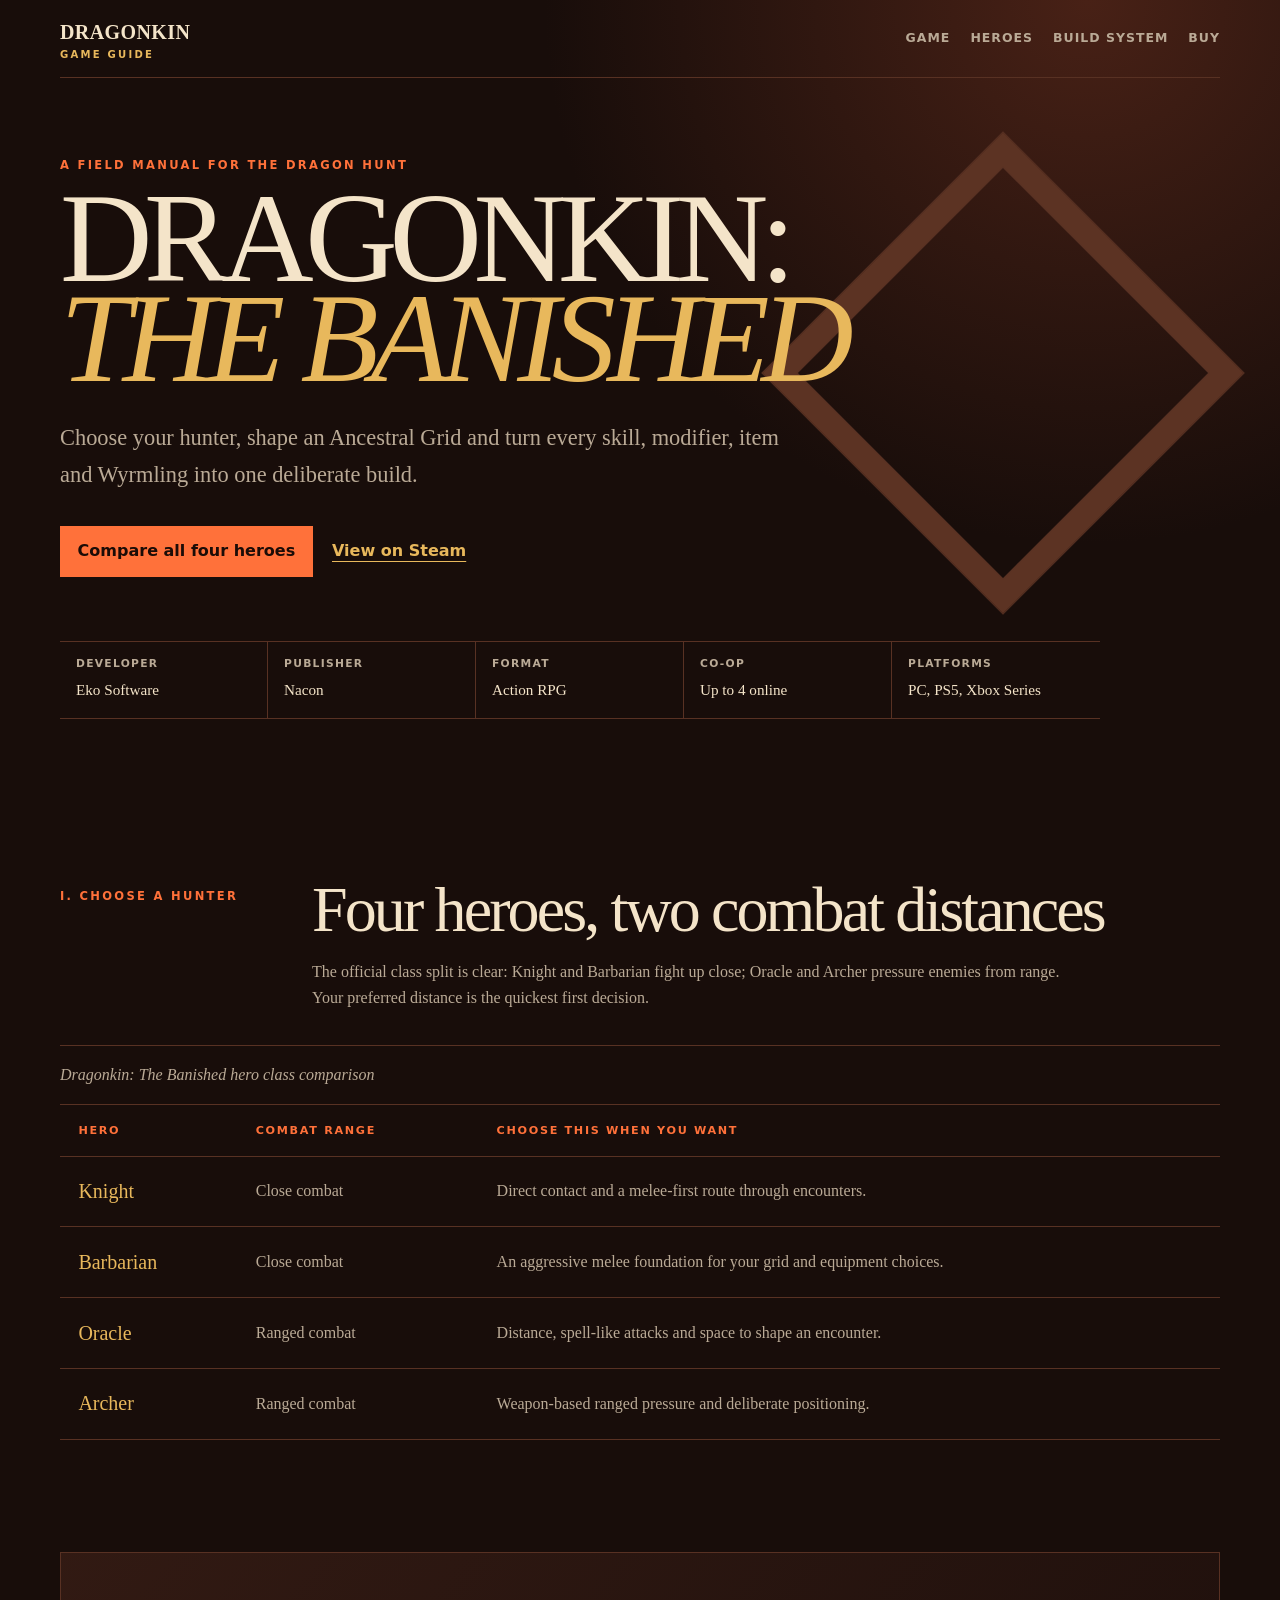
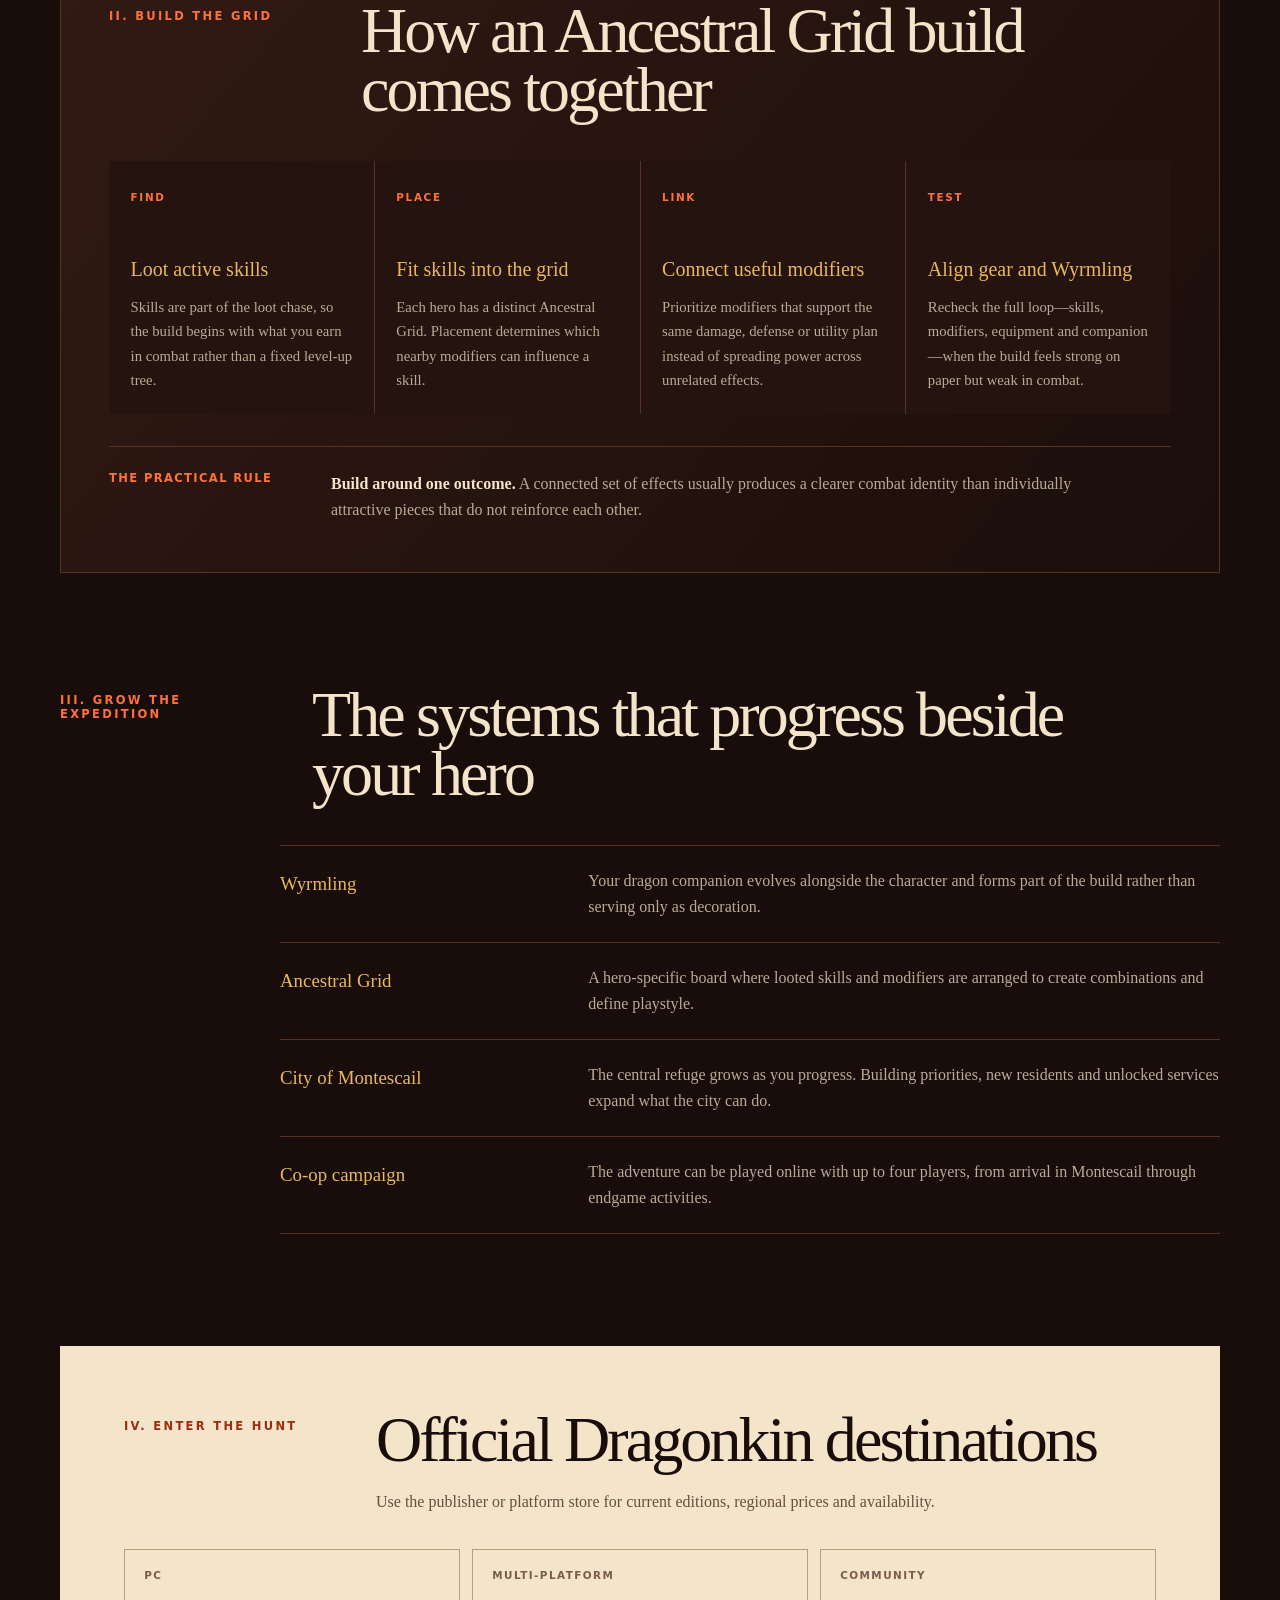
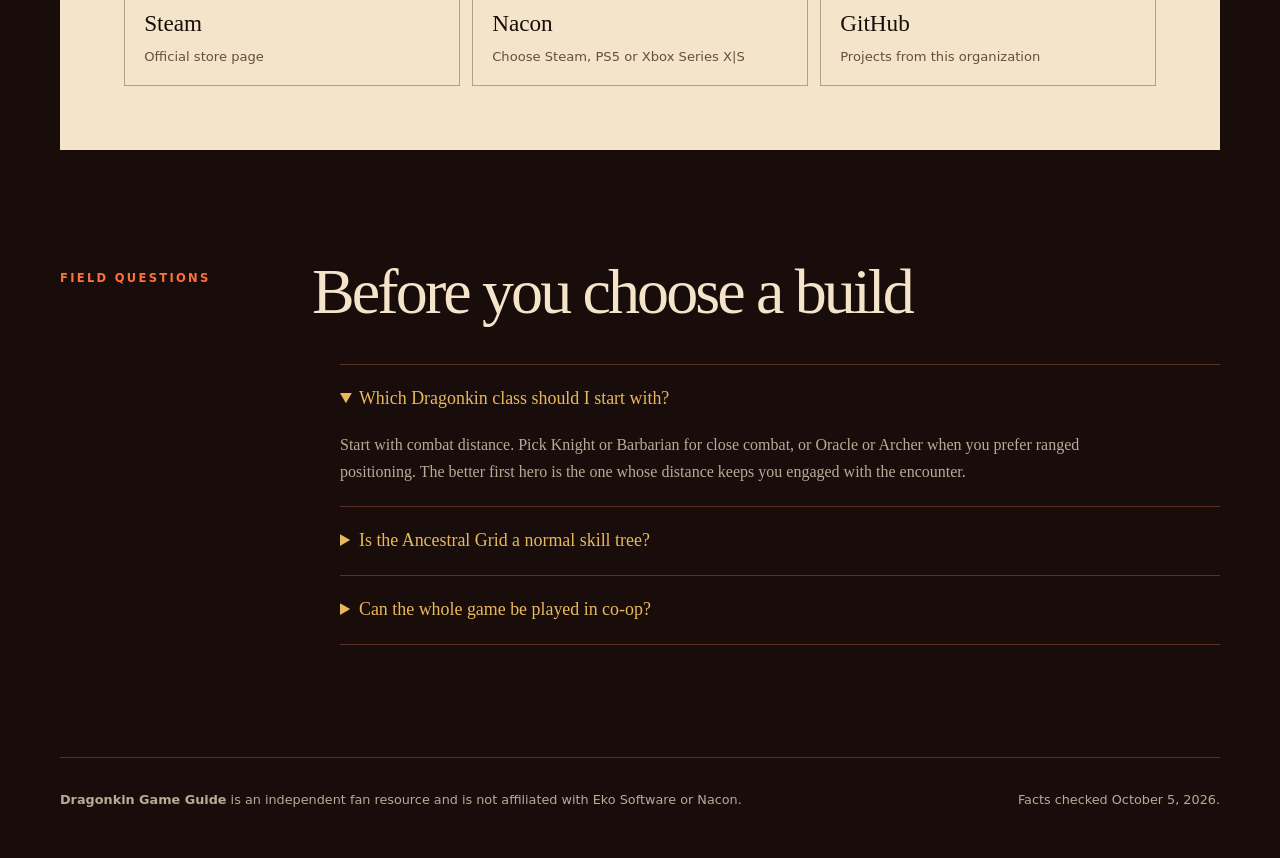
==== index.html @ f7d6790b "Launch public guide homepage" ====
<!doctype html>
<html lang="en">
<head>
  <meta charset="utf-8">
  <meta name="viewport" content="width=device-width, initial-scale=1">
  <title>Dragonkin: The Banished Builds, Classes &amp; Game Guide</title>
  <meta name="description" content="An independent Dragonkin: The Banished guide to classes, Ancestral Grid builds, Wyrmlings, city progression, co-op and official purchase links.">
  <link rel="canonical" href="https://dragonkindgame.github.io/">
  <meta property="og:type" content="website">
  <meta property="og:url" content="https://dragonkindgame.github.io/">
  <meta property="og:title" content="Dragonkin: The Banished Builds, Classes &amp; Game Guide">
  <meta property="og:description" content="Choose a hero, understand the Ancestral Grid and plan your Dragonkin progression.">
  <meta name="twitter:card" content="summary">
  <meta name="twitter:title" content="Dragonkin: The Banished Builds, Classes &amp; Game Guide">
  <meta name="twitter:description" content="Classes, build systems, Wyrmlings, city progression and co-op explained.">
  <meta name="theme-color" content="#180d0a">
  <link rel="stylesheet" href="/styles.css">
  <script type="application/ld+json">
  {
    "@context": "https://schema.org",
    "@type": "WebSite",
    "@id": "https://dragonkindgame.github.io/#website",
    "url": "https://dragonkindgame.github.io/",
    "name": "Dragonkin Game Guide",
    "description": "An independent guide to Dragonkin: The Banished classes, builds, progression and co-op",
    "inLanguage": "en"
  }
  </script>
</head>
<body>
  <a class="skip-link" href="#main-content">Skip to the field guide</a>

  <header class="masthead">
    <a class="brand" href="/">Dragonkin <span>Game Guide</span></a>
    <nav aria-label="Primary navigation">
      <a href="#game">Game</a>
      <a href="#heroes">Heroes</a>
      <a href="#build-system">Build System</a>
      <a href="#buy">Buy</a>
    </nav>
  </header>

  <main id="main-content">
    <article id="game" class="opening" aria-labelledby="page-title">
      <p class="kicker">A field manual for the dragon hunt</p>
      <hgroup>
        <h1 id="page-title">Dragonkin:<br><em>The Banished</em></h1>
        <p>Choose your hunter, shape an Ancestral Grid and turn every skill, modifier, item and Wyrmling into one deliberate build.</p>
      </hgroup>
      <p class="opening-actions">
        <a class="cta" href="#heroes">Compare all four heroes</a>
        <a class="text-link" href="https://store.steampowered.com/app/1863430/Dragonkin_The_Banished/" rel="external noopener">View on Steam</a>
      </p>
      <dl class="release-ledger" aria-label="Game facts">
        <div><dt>Developer</dt><dd>Eko Software</dd></div>
        <div><dt>Publisher</dt><dd>Nacon</dd></div>
        <div><dt>Format</dt><dd>Action RPG</dd></div>
        <div><dt>Co-op</dt><dd>Up to 4 online</dd></div>
        <div><dt>Platforms</dt><dd>PC, PS5, Xbox Series</dd></div>
      </dl>
    </article>

    <section id="heroes" class="hero-roster" aria-labelledby="heroes-title">
      <header>
        <p class="chapter">I. CHOOSE A HUNTER</p>
        <h2 id="heroes-title">Four heroes, two combat distances</h2>
        <p>The official class split is clear: Knight and Barbarian fight up close; Oracle and Archer pressure enemies from range. Your preferred distance is the quickest first decision.</p>
      </header>
      <div class="table-frame" role="region" aria-label="Dragonkin hero comparison" tabindex="0">
        <table>
          <caption>Dragonkin: The Banished hero class comparison</caption>
          <thead>
            <tr><th scope="col">Hero</th><th scope="col">Combat range</th><th scope="col">Choose this when you want</th></tr>
          </thead>
          <tbody>
            <tr><th scope="row">Knight</th><td><data value="melee">Close combat</data></td><td>Direct contact and a melee-first route through encounters.</td></tr>
            <tr><th scope="row">Barbarian</th><td><data value="melee">Close combat</data></td><td>An aggressive melee foundation for your grid and equipment choices.</td></tr>
            <tr><th scope="row">Oracle</th><td><data value="ranged">Ranged combat</data></td><td>Distance, spell-like attacks and space to shape an encounter.</td></tr>
            <tr><th scope="row">Archer</th><td><data value="ranged">Ranged combat</data></td><td>Weapon-based ranged pressure and deliberate positioning.</td></tr>
          </tbody>
        </table>
      </div>
    </section>

    <section id="build-system" class="forge" aria-labelledby="forge-title">
      <header>
        <p class="chapter">II. BUILD THE GRID</p>
        <h2 id="forge-title">How an Ancestral Grid build comes together</h2>
      </header>
      <ol class="forge-steps">
        <li>
          <span>Find</span>
          <h3>Loot active skills</h3>
          <p>Skills are part of the loot chase, so the build begins with what you earn in combat rather than a fixed level-up tree.</p>
        </li>
        <li>
          <span>Place</span>
          <h3>Fit skills into the grid</h3>
          <p>Each hero has a distinct Ancestral Grid. Placement determines which nearby modifiers can influence a skill.</p>
        </li>
        <li>
          <span>Link</span>
          <h3>Connect useful modifiers</h3>
          <p>Prioritize modifiers that support the same damage, defense or utility plan instead of spreading power across unrelated effects.</p>
        </li>
        <li>
          <span>Test</span>
          <h3>Align gear and Wyrmling</h3>
          <p>Recheck the full loop—skills, modifiers, equipment and companion—when the build feels strong on paper but weak in combat.</p>
        </li>
      </ol>
      <aside class="field-note" aria-labelledby="field-note-title">
        <h3 id="field-note-title">The practical rule</h3>
        <p><strong>Build around one outcome.</strong> A connected set of effects usually produces a clearer combat identity than individually attractive pieces that do not reinforce each other.</p>
      </aside>
    </section>

    <section class="systems" aria-labelledby="systems-title">
      <header>
        <p class="chapter">III. GROW THE EXPEDITION</p>
        <h2 id="systems-title">The systems that progress beside your hero</h2>
      </header>
      <dl>
        <div>
          <dt><dfn title="A dragon companion that develops with the hero">Wyrmling</dfn></dt>
          <dd>Your dragon companion evolves alongside the character and forms part of the build rather than serving only as decoration.</dd>
        </div>
        <div>
          <dt><dfn title="The hero-specific layout used to combine skills and modifiers">Ancestral Grid</dfn></dt>
          <dd>A hero-specific board where looted skills and modifiers are arranged to create combinations and define playstyle.</dd>
        </div>
        <div>
          <dt>City of Montescail</dt>
          <dd>The central refuge grows as you progress. Building priorities, new residents and unlocked services expand what the city can do.</dd>
        </div>
        <div>
          <dt>Co-op campaign</dt>
          <dd>The adventure can be played online with up to four players, from arrival in Montescail through endgame activities.</dd>
        </div>
      </dl>
    </section>

    <nav id="buy" class="buy-board" aria-labelledby="buy-title">
      <header>
        <p class="chapter">IV. ENTER THE HUNT</p>
        <h2 id="buy-title">Official Dragonkin destinations</h2>
        <p>Use the publisher or platform store for current editions, regional prices and availability.</p>
      </header>
      <ul>
        <li><a href="https://store.steampowered.com/app/1863430/Dragonkin_The_Banished/" rel="external noopener"><span>PC</span><strong>Steam</strong><small>Official store page</small></a></li>
        <li><a href="https://www.nacongaming.com/en-GB/dragonkin-the-banished" rel="external noopener"><span>Multi-platform</span><strong>Nacon</strong><small>Choose Steam, PS5 or Xbox Series X|S</small></a></li>
        <li><a href="https://github.com/dragonkindgame" rel="external noopener"><span>Community</span><strong>GitHub</strong><small>Projects from this organization</small></a></li>
      </ul>
    </nav>

    <section class="questions" aria-labelledby="questions-title">
      <header>
        <p class="chapter">FIELD QUESTIONS</p>
        <h2 id="questions-title">Before you choose a build</h2>
      </header>
      <div>
        <details open>
          <summary>Which Dragonkin class should I start with?</summary>
          <p>Start with combat distance. Pick Knight or Barbarian for close combat, or Oracle or Archer when you prefer ranged positioning. The better first hero is the one whose distance keeps you engaged with the encounter.</p>
        </details>
        <details>
          <summary>Is the Ancestral Grid a normal skill tree?</summary>
          <p>No. You acquire skills as loot and arrange them with modifiers on a hero-specific grid, so placement and combination matter alongside the skill itself.</p>
        </details>
        <details>
          <summary>Can the whole game be played in co-op?</summary>
          <p>The official Steam description states that the adventure supports online co-op for up to four players from Montescail through endgame activities.</p>
        </details>
      </div>
    </section>
  </main>

  <footer class="site-footer">
    <p><strong>Dragonkin Game Guide</strong> is an independent fan resource and is not affiliated with Eko Software or Nacon.</p>
    <p>Facts checked <time datetime="2026-10-05">October 5, 2026</time>.</p>
  </footer>
</body>
</html>
---- styles.css ----
:root {
  color-scheme: dark;
  --paper: #f4e4c9;
  --ash: #baaa96;
  --coal: #180d0a;
  --panel: #24130e;
  --line: #583123;
  --ember: #ff713a;
  --gold: #e8b85c;
  --max: 1160px;
  font-family: Georgia, "Times New Roman", serif;
}

* { box-sizing: border-box; }
html { scroll-behavior: smooth; }
body { margin: 0; color: var(--paper); background: radial-gradient(circle at 85% 0%, #482116 0, transparent 34rem), var(--coal); line-height: 1.65; }
a { color: inherit; }
a:focus-visible, summary:focus-visible { outline: 3px solid var(--gold); outline-offset: 4px; }
.skip-link { position: fixed; top: -5rem; left: 1rem; z-index: 20; padding: .75rem 1rem; background: var(--gold); color: var(--coal); font-family: ui-sans-serif, system-ui, sans-serif; font-weight: 800; }
.skip-link:focus { top: 1rem; }

.masthead, main, .site-footer { width: min(calc(100% - 2rem), var(--max)); margin-inline: auto; }
.masthead { min-height: 78px; display: flex; align-items: center; justify-content: space-between; gap: 2rem; border-bottom: 1px solid var(--line); }
.brand { text-decoration: none; font-size: 1.25rem; font-weight: 800; letter-spacing: .02em; text-transform: uppercase; }
.brand span { display: block; color: var(--gold); font: 700 .63rem/1.2 ui-sans-serif, system-ui, sans-serif; letter-spacing: .22em; }
.masthead nav { display: flex; flex-wrap: wrap; gap: 1.25rem; }
.masthead nav a { color: var(--ash); font: 750 .78rem/1.2 ui-sans-serif, system-ui, sans-serif; letter-spacing: .08em; text-decoration: none; text-transform: uppercase; }
.masthead nav a:hover { color: var(--gold); }

main { padding-bottom: 7rem; }
.opening { min-height: 690px; display: grid; align-content: center; padding: 5rem 0 3rem; position: relative; }
.opening::after { content: ""; position: absolute; right: 4%; top: 18%; width: clamp(170px, 28vw, 340px); aspect-ratio: 1; border: 1px solid var(--line); transform: rotate(45deg); pointer-events: none; box-shadow: inset 0 0 0 24px rgba(255, 113, 58, .025), inset 0 0 0 25px var(--line); }
.kicker, .chapter { margin: 0 0 1rem; color: var(--ember); font: 800 .72rem/1.2 ui-sans-serif, system-ui, sans-serif; letter-spacing: .2em; text-transform: uppercase; }
h1, h2, h3, p, dd { overflow-wrap: anywhere; }
h1 { position: relative; z-index: 1; max-width: 870px; margin: 0; font-size: clamp(4rem, 10vw, 8.7rem); line-height: .78; letter-spacing: -.065em; font-weight: 500; text-transform: uppercase; }
h1 em { color: var(--gold); font-weight: 500; }
hgroup > p { position: relative; z-index: 1; max-width: 720px; margin: 2rem 0 0; color: var(--ash); font-size: clamp(1.08rem, 2.1vw, 1.4rem); }
.opening-actions { position: relative; z-index: 1; display: flex; flex-wrap: wrap; align-items: center; gap: 1.2rem; margin: 2rem 0; }
.cta { display: inline-flex; min-height: 50px; align-items: center; padding: .75rem 1.1rem; background: var(--ember); color: #1b0c07; font-family: ui-sans-serif, system-ui, sans-serif; font-weight: 900; text-decoration: none; }
.cta:hover { background: #ff956f; }
.text-link { color: var(--gold); font-family: ui-sans-serif, system-ui, sans-serif; font-weight: 750; text-underline-offset: .3rem; }
.release-ledger { position: relative; z-index: 1; display: grid; grid-template-columns: repeat(5, minmax(0, 1fr)); max-width: 1040px; margin: 2rem 0 0; padding: 0; border-block: 1px solid var(--line); }
.release-ledger div { min-width: 0; padding: 1rem; border-right: 1px solid var(--line); }
.release-ledger div:last-child { border-right: 0; }
.release-ledger dt { color: var(--ash); font: 700 .67rem/1.2 ui-sans-serif, system-ui, sans-serif; letter-spacing: .12em; text-transform: uppercase; }
.release-ledger dd { margin: .4rem 0 0; font-size: .95rem; }

section, .buy-board { margin-top: 7rem; scroll-margin-top: 1rem; }
section > header, .buy-board > header { display: grid; grid-template-columns: 220px minmax(0, 1fr); gap: .5rem 2rem; margin-bottom: 2.1rem; }
section > header .chapter, .buy-board > header .chapter { grid-row: 1 / span 2; margin-top: .6rem; }
section > header h2, .buy-board > header h2 { margin: 0; max-width: 820px; font-size: clamp(2.4rem, 5vw, 4.8rem); line-height: .93; letter-spacing: -.045em; font-weight: 500; }
section > header > p:last-child, .buy-board > header > p:last-child { grid-column: 2; max-width: 760px; margin: .7rem 0 0; color: var(--ash); }
.table-frame { overflow-x: auto; border-block: 1px solid var(--line); }
table { width: 100%; min-width: 690px; border-collapse: collapse; }
caption { padding: 1rem 0; color: var(--ash); text-align: left; font-style: italic; }
th, td { padding: 1.15rem; border-top: 1px solid var(--line); text-align: left; }
thead th { color: var(--ember); font: 800 .7rem/1.2 ui-sans-serif, system-ui, sans-serif; letter-spacing: .15em; text-transform: uppercase; }
tbody th { color: var(--gold); font-size: 1.25rem; font-weight: 500; }
td { color: var(--ash); }

.forge { padding: clamp(1.3rem, 4vw, 3rem); background: linear-gradient(130deg, rgba(50,26,19,.98), rgba(27,14,11,.98)); border: 1px solid var(--line); }
.forge-steps { counter-reset: forge; display: grid; grid-template-columns: repeat(4, minmax(0, 1fr)); gap: 1px; margin: 0; padding: 0; list-style: none; background: var(--line); }
.forge-steps li { counter-increment: forge; min-width: 0; padding: 1.35rem; background: var(--panel); }
.forge-steps li > span { color: var(--ember); font: 800 .65rem/1.2 ui-sans-serif, system-ui, sans-serif; letter-spacing: .16em; text-transform: uppercase; }
.forge-steps h3 { margin: 2.7rem 0 .6rem; color: var(--gold); font-size: 1.25rem; font-weight: 500; }
.forge-steps p { margin: 0; color: var(--ash); font-size: .92rem; }
.field-note { display: grid; grid-template-columns: 190px 1fr; gap: 1rem 2rem; margin-top: 2rem; padding-top: 1.5rem; border-top: 1px solid var(--line); }
.field-note h3 { margin: 0; color: var(--ember); font: 800 .72rem/1.3 ui-sans-serif, system-ui, sans-serif; letter-spacing: .12em; text-transform: uppercase; }
.field-note p { margin: 0; max-width: 760px; color: var(--ash); }
.field-note strong { color: var(--paper); }

.systems dl { margin: 0 0 0 min(18vw, 220px); }
.systems dl div { display: grid; grid-template-columns: minmax(150px, .45fr) minmax(0, 1fr); gap: 1.5rem; padding: 1.35rem 0; border-top: 1px solid var(--line); }
.systems dl div:last-child { border-bottom: 1px solid var(--line); }
.systems dt { color: var(--gold); font-size: 1.18rem; }
.systems dd { margin: 0; color: var(--ash); }
.systems dfn { font-style: normal; }

.buy-board { padding: clamp(1.5rem, 5vw, 4rem); background: var(--paper); color: var(--coal); }
.buy-board .chapter { color: #9a2d12; }
.buy-board > header > p:last-child { color: #694d40; }
.buy-board ul { display: grid; grid-template-columns: repeat(3, minmax(0, 1fr)); gap: .75rem; margin: 2rem 0 0; padding: 0; list-style: none; }
.buy-board li { min-width: 0; }
.buy-board a { display: grid; height: 100%; padding: 1.2rem; border: 1px solid #b69f7c; text-decoration: none; }
.buy-board a:hover { border-color: #9a2d12; background: #fff3dc; }
.buy-board span { color: #7a5c4e; font: 800 .65rem/1.2 ui-sans-serif, system-ui, sans-serif; letter-spacing: .14em; text-transform: uppercase; }
.buy-board strong { margin-top: 1.4rem; font-size: 1.45rem; font-weight: 500; }
.buy-board small { margin-top: .35rem; color: #694d40; font: .82rem/1.4 ui-sans-serif, system-ui, sans-serif; }

.questions > div { max-width: 880px; margin-left: auto; }
details { border-top: 1px solid var(--line); }
details:last-child { border-bottom: 1px solid var(--line); }
summary { cursor: pointer; padding: 1.2rem 2rem 1.2rem 0; color: var(--gold); font-size: 1.12rem; }
details p { max-width: 760px; margin: 0 0 1.3rem; color: var(--ash); }
.site-footer { display: flex; justify-content: space-between; gap: 2rem; padding: 2rem 0 3rem; border-top: 1px solid var(--line); color: var(--ash); font: .8rem/1.55 ui-sans-serif, system-ui, sans-serif; }
.site-footer p { max-width: 700px; margin: 0; }

@media (max-width: 880px) {
  .opening::after { opacity: .5; }
  .release-ledger { grid-template-columns: repeat(2, minmax(0, 1fr)); }
  .release-ledger div { border-bottom: 1px solid var(--line); }
  .forge-steps { grid-template-columns: repeat(2, minmax(0, 1fr)); }
  .buy-board ul { grid-template-columns: 1fr; }
}

@media (max-width: 680px) {
  .masthead { flex-direction: column; align-items: flex-start; padding: 1.2rem 0; }
  .masthead nav { gap: .75rem 1rem; }
  .opening { min-height: 0; padding-top: 6rem; }
  .opening::after { display: none; }
  h1 { font-size: clamp(3.4rem, 18vw, 5.5rem); }
  section > header, .buy-board > header { grid-template-columns: 1fr; }
  section > header .chapter, .buy-board > header .chapter, section > header > p:last-child, .buy-board > header > p:last-child { grid-column: 1; grid-row: auto; }
  .forge-steps, .release-ledger { grid-template-columns: 1fr; }
  .release-ledger div { border-right: 0; }
  .field-note, .systems dl div { grid-template-columns: 1fr; }
  .systems dl { margin-left: 0; }
  .site-footer { flex-direction: column; }
}

@media (prefers-reduced-motion: reduce) { html { scroll-behavior: auto; } }
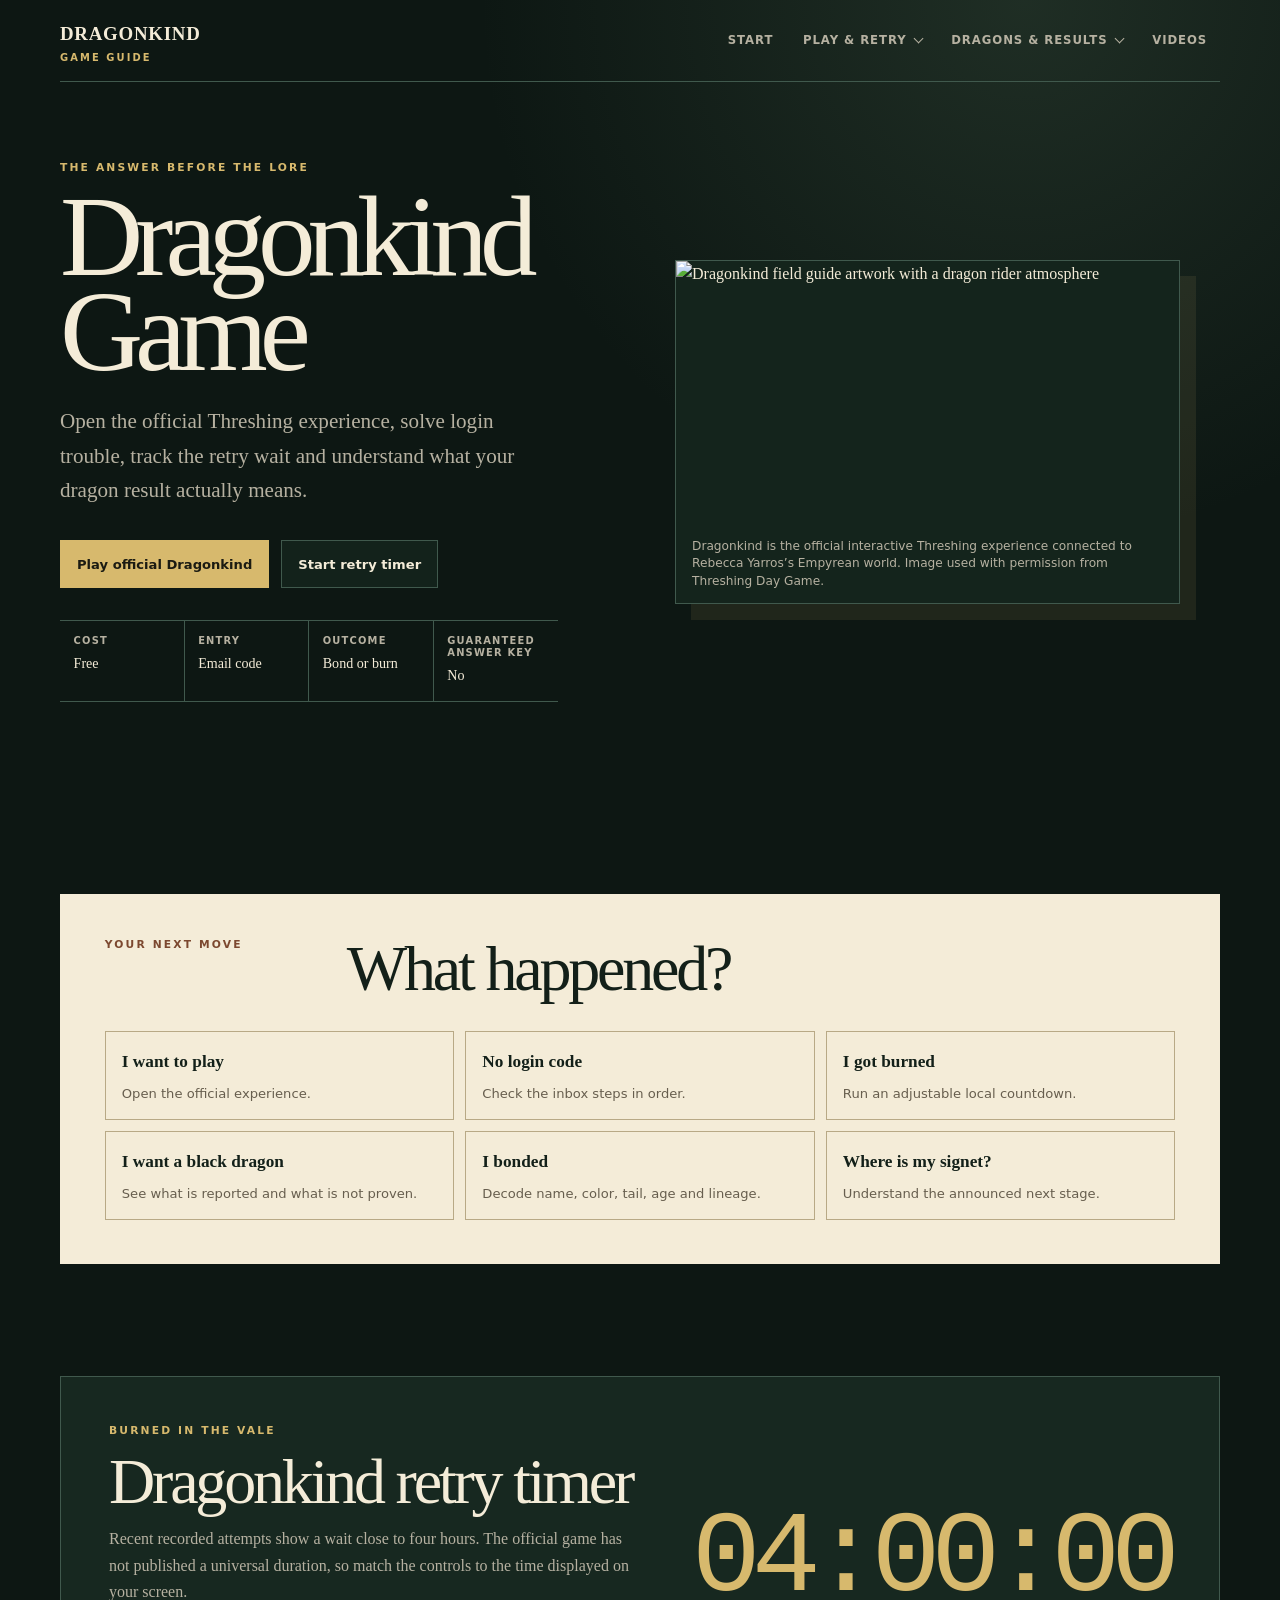
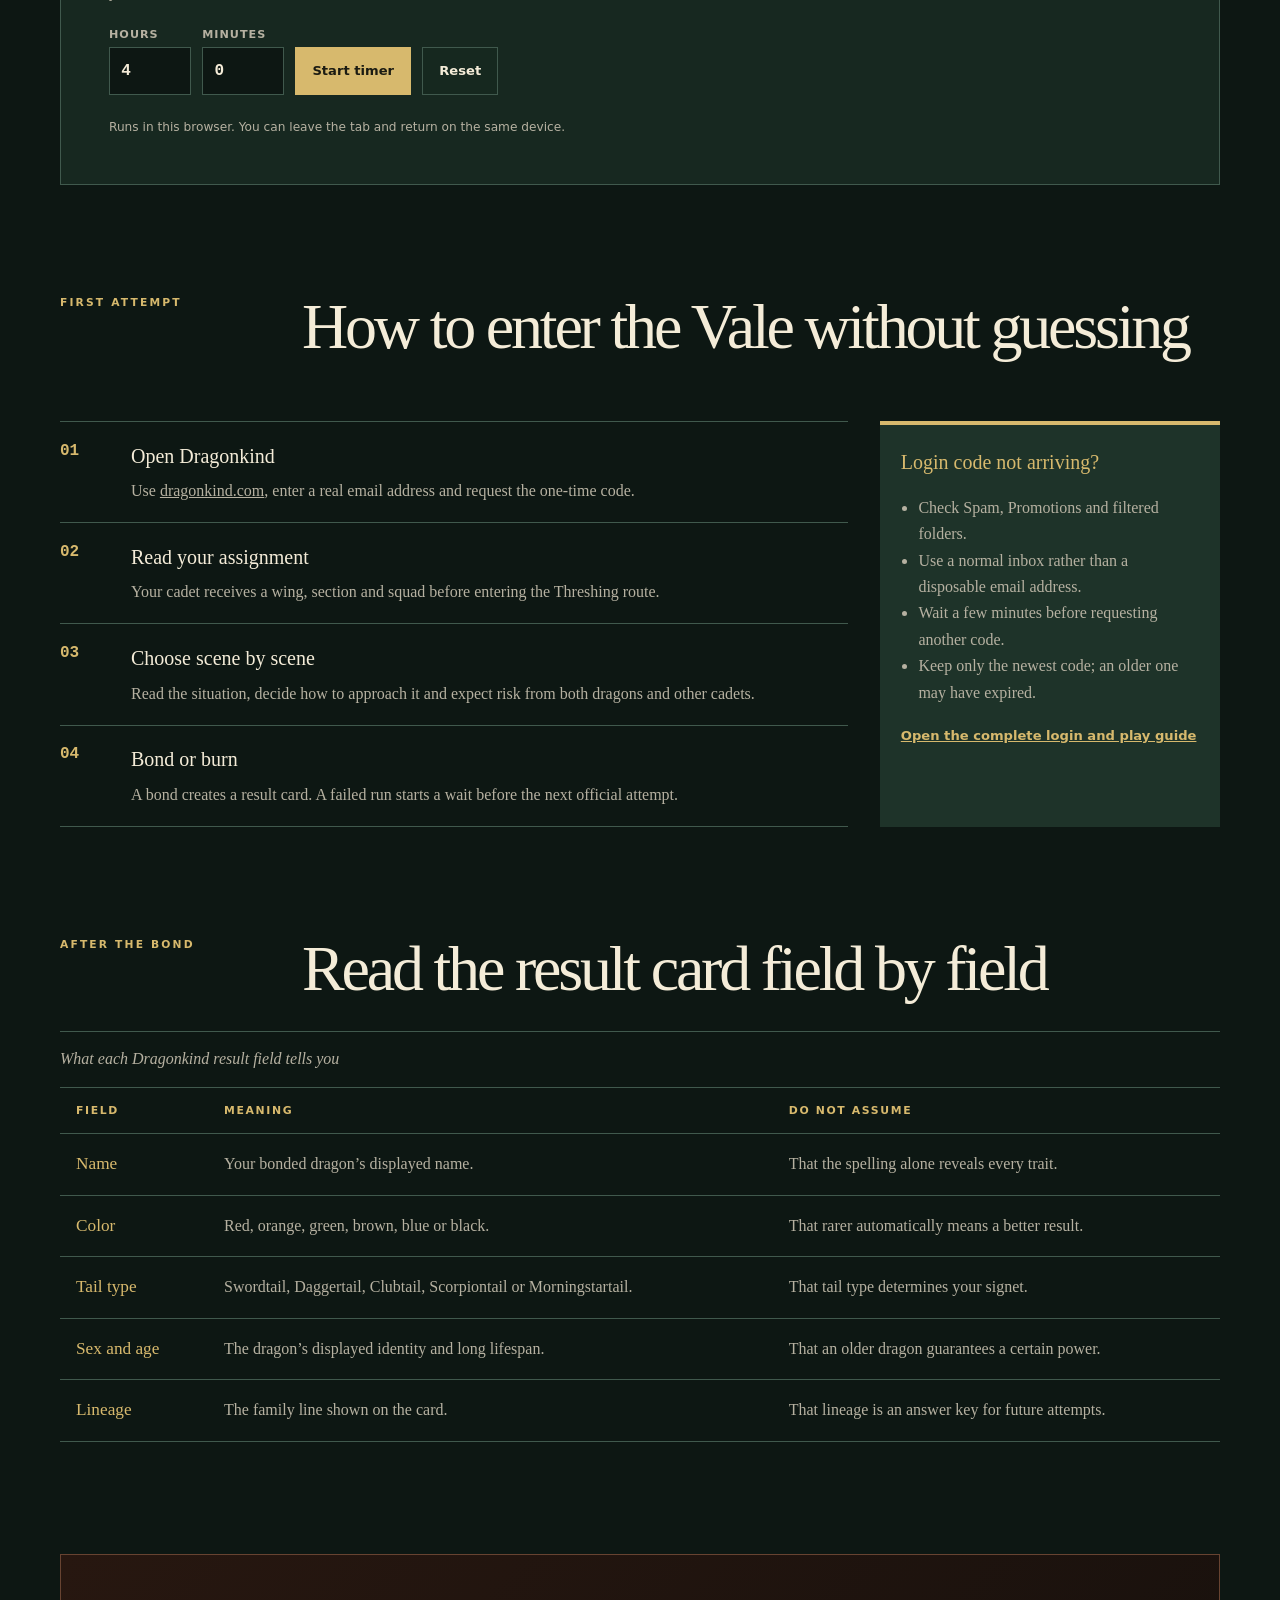
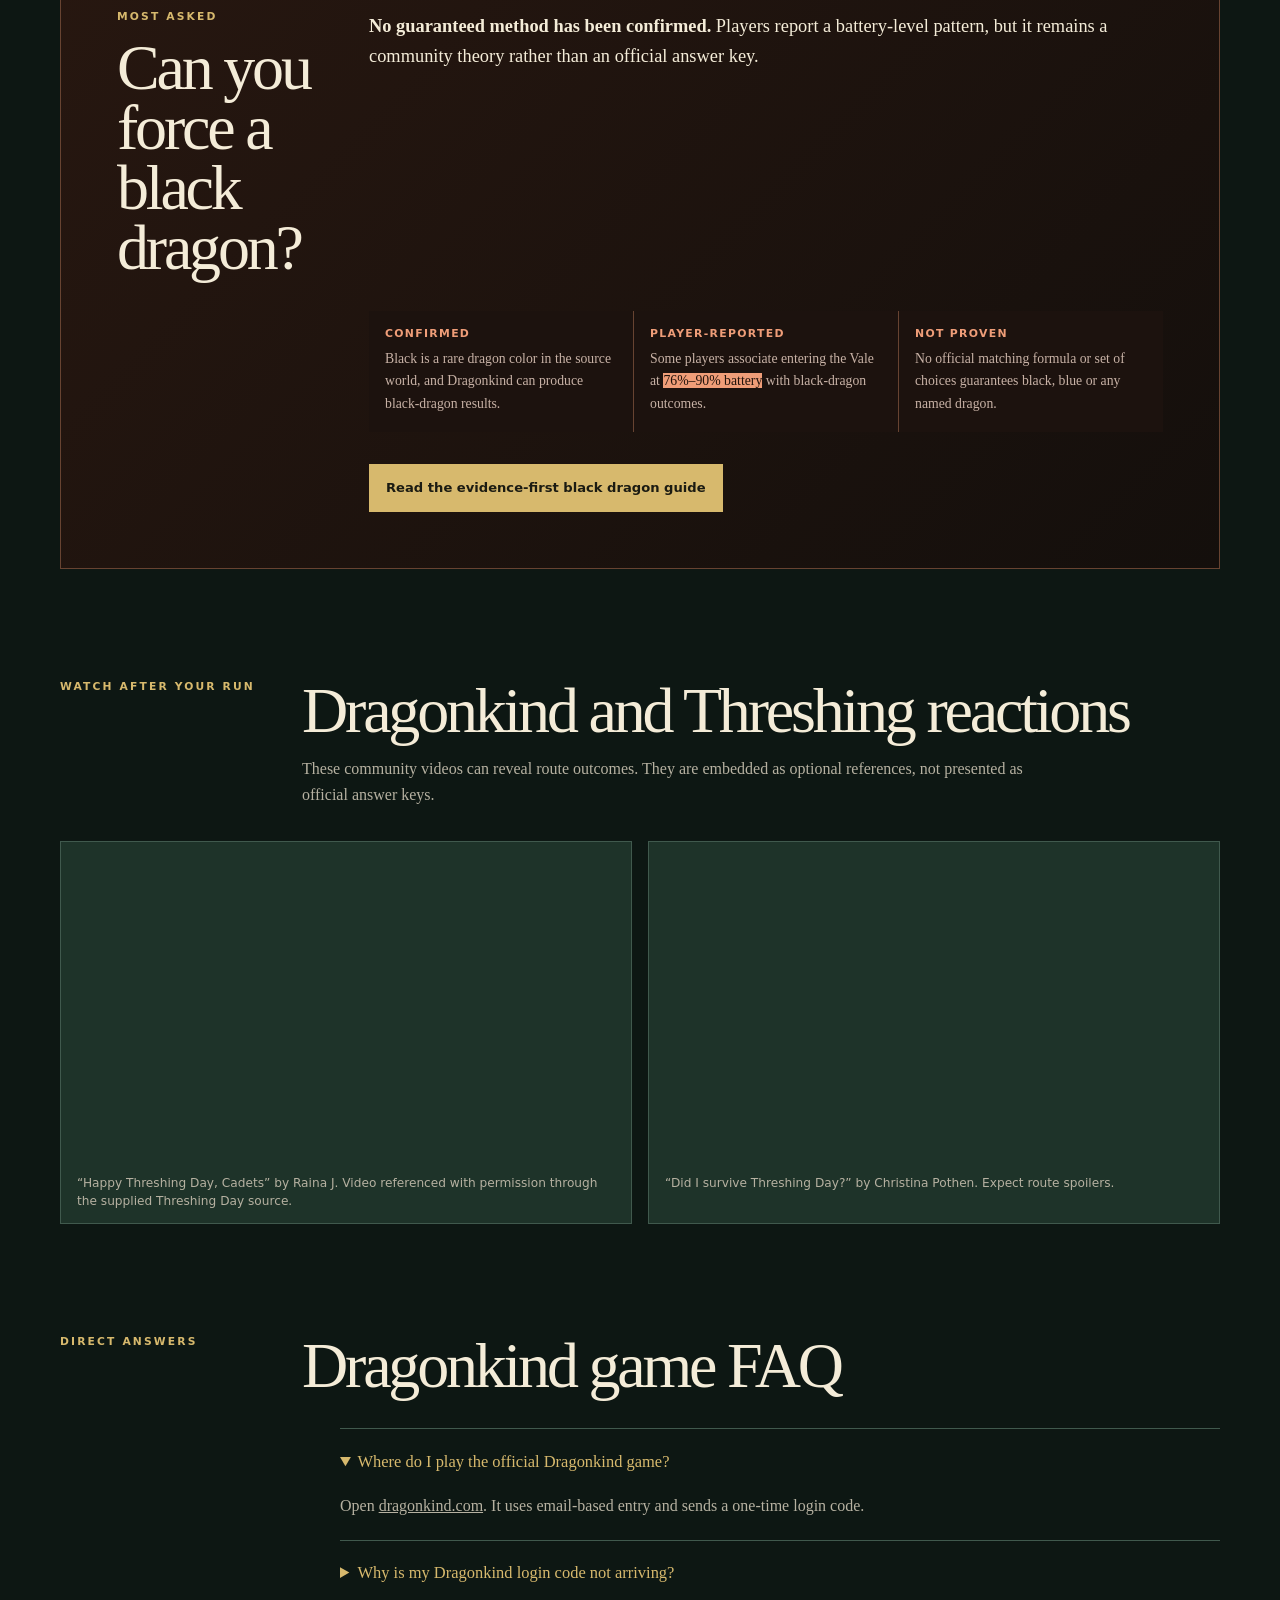
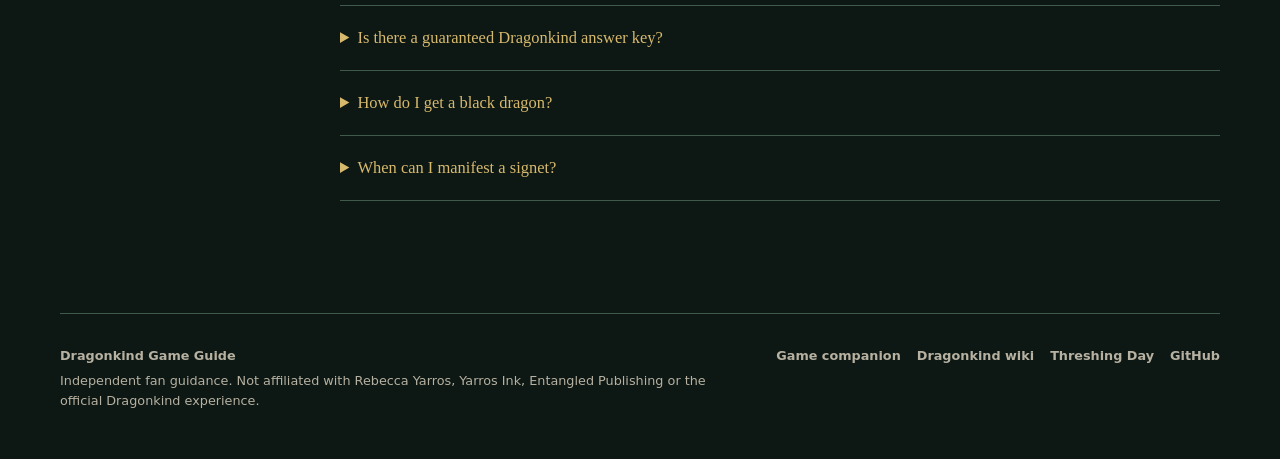
==== commit ccdd6f42: "feat: rebuild homepage for Dragonkind game" ====
--- a/index.html
+++ b/index.html
@@ -3,181 +3,225 @@
 <head>
   <meta charset="utf-8">
   <meta name="viewport" content="width=device-width, initial-scale=1">
-  <title>Dragonkin: The Banished Builds, Classes &amp; Game Guide</title>
-  <meta name="description" content="An independent Dragonkin: The Banished guide to classes, Ancestral Grid builds, Wyrmlings, city progression, co-op and official purchase links.">
+  <title>Dragonkind Game Guide: Play, Retry Timer, Black Dragon &amp; Results</title>
+  <meta name="description" content="Open the official Dragonkind game, fix missing login codes, run a retry timer, understand dragon results and separate black-dragon reports from confirmed facts.">
   <link rel="canonical" href="https://dragonkindgame.github.io/">
   <meta property="og:type" content="website">
   <meta property="og:url" content="https://dragonkindgame.github.io/">
-  <meta property="og:title" content="Dragonkin: The Banished Builds, Classes &amp; Game Guide">
-  <meta property="og:description" content="Choose a hero, understand the Ancestral Grid and plan your Dragonkin progression.">
-  <meta name="twitter:card" content="summary">
-  <meta name="twitter:title" content="Dragonkin: The Banished Builds, Classes &amp; Game Guide">
-  <meta name="twitter:description" content="Classes, build systems, Wyrmlings, city progression and co-op explained.">
-  <meta name="theme-color" content="#180d0a">
+  <meta property="og:title" content="Dragonkind Game Guide: Play, Retry Timer, Black Dragon &amp; Results">
+  <meta property="og:description" content="Direct Dragonkind help for official access, cooldowns, results, black dragons and signets.">
+  <meta property="og:image" content="https://threshingdaygame.com/og/dragonkind.jpg">
+  <meta property="og:image:alt" content="Dragonkind game field guide artwork">
+  <meta name="twitter:card" content="summary_large_image">
+  <meta name="twitter:title" content="Dragonkind Game Guide: Play, Retry Timer, Black Dragon &amp; Results">
+  <meta name="twitter:description" content="Play, solve login trouble, track the retry wait and understand your dragon result.">
+  <meta name="twitter:image" content="https://threshingdaygame.com/og/dragonkind.jpg">
+  <meta name="theme-color" content="#172820">
+  <link rel="preconnect" href="https://threshingdaygame.com">
+  <link rel="preconnect" href="https://threshingday-game.com">
   <link rel="stylesheet" href="/styles.css">
+  <script defer src="/site.js"></script>
   <script type="application/ld+json">
   {
     "@context": "https://schema.org",
-    "@type": "WebSite",
-    "@id": "https://dragonkindgame.github.io/#website",
-    "url": "https://dragonkindgame.github.io/",
-    "name": "Dragonkin Game Guide",
-    "description": "An independent guide to Dragonkin: The Banished classes, builds, progression and co-op",
-    "inLanguage": "en"
+    "@graph": [
+      {
+        "@type": "WebSite",
+        "@id": "https://dragonkindgame.github.io/#website",
+        "url": "https://dragonkindgame.github.io/",
+        "name": "Dragonkind Game Guide",
+        "description": "Independent Dragonkind game help for access, retry timing, results, dragon colors, tail types and signets",
+        "inLanguage": "en"
+      },
+      {
+        "@type": "WebPage",
+        "@id": "https://dragonkindgame.github.io/#webpage",
+        "url": "https://dragonkindgame.github.io/",
+        "name": "Dragonkind Game Guide: Play, Retry Timer, Black Dragon & Results",
+        "description": "Direct Dragonkind help for official access, cooldowns, results, black dragons and signets",
+        "dateModified": "2026-10-05",
+        "isPartOf": {"@id": "https://dragonkindgame.github.io/#website"}
+      },
+      {
+        "@type": "FAQPage",
+        "@id": "https://dragonkindgame.github.io/#faq-schema",
+        "mainEntity": [
+          {"@type":"Question","name":"Where do I play the official Dragonkind game?","acceptedAnswer":{"@type":"Answer","text":"Use dragonkind.com. The official experience requires an email address and a one-time login code."}},
+          {"@type":"Question","name":"Why is my Dragonkind login code not arriving?","acceptedAnswer":{"@type":"Answer","text":"Check spam and promotions, use a real inbox, wait a few minutes, then request another code."}},
+          {"@type":"Question","name":"Is there a guaranteed Dragonkind answer key?","acceptedAnswer":{"@type":"Answer","text":"No confirmed answer key guarantees a bond or a specific dragon. Repeated choices can produce different outcomes."}},
+          {"@type":"Question","name":"How do I get a black dragon?","acceptedAnswer":{"@type":"Answer","text":"No official method is confirmed. The 76 to 90 percent battery claim is a player-reported theory, not a guarantee."}}
+        ]
+      }
+    ]
   }
   </script>
 </head>
 <body>
-  <a class="skip-link" href="#main-content">Skip to the field guide</a>
-
-  <header class="masthead">
-    <a class="brand" href="/">Dragonkin <span>Game Guide</span></a>
-    <nav aria-label="Primary navigation">
-      <a href="#game">Game</a>
-      <a href="#heroes">Heroes</a>
-      <a href="#build-system">Build System</a>
-      <a href="#buy">Buy</a>
+  <a class="skip-link" href="#main-content">Skip to Dragonkind help</a>
+
+  <header class="site-header">
+    <a class="brand" href="/">Dragonkind <span>Game Guide</span></a>
+    <nav class="primary-nav" aria-label="Dragonkind guides">
+      <a href="#start">Start</a>
+      <details class="nav-group">
+        <summary>Play &amp; Retry</summary>
+        <ul>
+          <li><a href="https://choicervoicer.io/dragonkind">Dragonkind guide hub</a></li>
+          <li><a href="https://choicervoicer.io/dragonkind/how-to-play">How to play</a></li>
+          <li><a href="https://choicervoicer.io/dragonkind/retry-timer">Retry timer</a></li>
+          <li><a href="https://dragonkind.com/" rel="external noopener">Official Dragonkind</a></li>
+          <li><a href="#login-help">Login code help</a></li>
+        </ul>
+      </details>
+      <details class="nav-group">
+        <summary>Dragons &amp; Results</summary>
+        <ul>
+          <li><a href="https://choicervoicer.io/dragonkind/black-dragon">Black dragon guide</a></li>
+          <li><a href="https://choicervoicer.io/dragonkind/dragon-results">Dragon results</a></li>
+          <li><a href="https://choicervoicer.io/dragonkind/dragon-results#colors">Dragon colors</a></li>
+          <li><a href="https://choicervoicer.io/dragonkind/dragon-results#tails">Tail types</a></li>
+          <li><a href="https://choicervoicer.io/dragonkind/signet">Signet timeline</a></li>
+        </ul>
+      </details>
+      <a href="#videos">Videos</a>
     </nav>
   </header>
 
   <main id="main-content">
-    <article id="game" class="opening" aria-labelledby="page-title">
-      <p class="kicker">A field manual for the dragon hunt</p>
-      <hgroup>
-        <h1 id="page-title">Dragonkin:<br><em>The Banished</em></h1>
-        <p>Choose your hunter, shape an Ancestral Grid and turn every skill, modifier, item and Wyrmling into one deliberate build.</p>
-      </hgroup>
-      <p class="opening-actions">
-        <a class="cta" href="#heroes">Compare all four heroes</a>
-        <a class="text-link" href="https://store.steampowered.com/app/1863430/Dragonkin_The_Banished/" rel="external noopener">View on Steam</a>
-      </p>
-      <dl class="release-ledger" aria-label="Game facts">
-        <div><dt>Developer</dt><dd>Eko Software</dd></div>
-        <div><dt>Publisher</dt><dd>Nacon</dd></div>
-        <div><dt>Format</dt><dd>Action RPG</dd></div>
-        <div><dt>Co-op</dt><dd>Up to 4 online</dd></div>
-        <div><dt>Platforms</dt><dd>PC, PS5, Xbox Series</dd></div>
-      </dl>
+    <article id="start" class="opening" aria-labelledby="page-title">
+      <header>
+        <p class="kicker">The answer before the lore</p>
+        <hgroup>
+          <h1 id="page-title">Dragonkind Game</h1>
+          <p>Open the official Threshing experience, solve login trouble, track the retry wait and understand what your dragon result actually means.</p>
+        </hgroup>
+        <p class="hero-actions">
+          <a class="button button-gold" href="https://dragonkind.com/" rel="external noopener">Play official Dragonkind</a>
+          <a class="button button-ghost" href="#retry-timer">Start retry timer</a>
+        </p>
+        <dl class="fast-facts">
+          <div><dt>Cost</dt><dd>Free</dd></div>
+          <div><dt>Entry</dt><dd>Email code</dd></div>
+          <div><dt>Outcome</dt><dd>Bond or burn</dd></div>
+          <div><dt>Guaranteed answer key</dt><dd>No</dd></div>
+        </dl>
+      </header>
+      <figure>
+        <img src="https://threshingdaygame.com/og/dragonkind.jpg" width="1200" height="630" alt="Dragonkind field guide artwork with a dragon rider atmosphere" fetchpriority="high" decoding="async">
+        <figcaption>Dragonkind is the official interactive Threshing experience connected to Rebecca Yarros’s Empyrean world. Image used with permission from Threshing Day Game.</figcaption>
+      </figure>
     </article>
 
-    <section id="heroes" class="hero-roster" aria-labelledby="heroes-title">
-      <header>
-        <p class="chapter">I. CHOOSE A HUNTER</p>
-        <h2 id="heroes-title">Four heroes, two combat distances</h2>
-        <p>The official class split is clear: Knight and Barbarian fight up close; Oracle and Archer pressure enemies from range. Your preferred distance is the quickest first decision.</p>
-      </header>
-      <div class="table-frame" role="region" aria-label="Dragonkin hero comparison" tabindex="0">
+    <nav class="task-board" aria-labelledby="task-title">
+      <header><p class="chapter">YOUR NEXT MOVE</p><h2 id="task-title">What happened?</h2></header>
+      <ul>
+        <li><a href="https://dragonkind.com/" rel="external noopener"><strong>I want to play</strong><span>Open the official experience.</span></a></li>
+        <li><a href="#login-help"><strong>No login code</strong><span>Check the inbox steps in order.</span></a></li>
+        <li><a href="#retry-timer"><strong>I got burned</strong><span>Run an adjustable local countdown.</span></a></li>
+        <li><a href="https://choicervoicer.io/dragonkind/black-dragon"><strong>I want a black dragon</strong><span>See what is reported and what is not proven.</span></a></li>
+        <li><a href="https://choicervoicer.io/dragonkind/dragon-results"><strong>I bonded</strong><span>Decode name, color, tail, age and lineage.</span></a></li>
+        <li><a href="https://choicervoicer.io/dragonkind/signet"><strong>Where is my signet?</strong><span>Understand the announced next stage.</span></a></li>
+      </ul>
+    </nav>
+
+    <section id="retry-timer" class="timer-section" aria-labelledby="timer-title">
+      <div class="timer-copy">
+        <p class="chapter">BURNED IN THE VALE</p>
+        <h2 id="timer-title">Dragonkind retry timer</h2>
+        <p>Recent recorded attempts show a wait close to four hours. The official game has not published a universal duration, so match the controls to the time displayed on your screen.</p>
+        <form class="timer-controls" data-retry-form>
+          <label>Hours <input type="number" name="hours" min="0" max="24" value="4" inputmode="numeric"></label>
+          <label>Minutes <input type="number" name="minutes" min="0" max="59" value="0" inputmode="numeric"></label>
+          <button class="button button-gold" type="submit">Start timer</button>
+          <button class="button button-ghost" type="button" data-retry-reset>Reset</button>
+        </form>
+      </div>
+      <output class="timer-display" data-retry-output aria-live="polite" aria-label="Time remaining">04:00:00</output>
+      <p class="timer-note" data-retry-note>Runs in this browser. You can leave the tab and return on the same device.</p>
+    </section>
+
+    <section id="how-to-play" class="playbook" aria-labelledby="play-title">
+      <header><p class="chapter">FIRST ATTEMPT</p><h2 id="play-title">How to enter the Vale without guessing</h2></header>
+      <ol>
+        <li><span>01</span><div><h3>Open Dragonkind</h3><p>Use <a href="https://dragonkind.com/" rel="external noopener">dragonkind.com</a>, enter a real email address and request the one-time code.</p></div></li>
+        <li><span>02</span><div><h3>Read your assignment</h3><p>Your cadet receives a wing, section and squad before entering the Threshing route.</p></div></li>
+        <li><span>03</span><div><h3>Choose scene by scene</h3><p>Read the situation, decide how to approach it and expect risk from both dragons and other cadets.</p></div></li>
+        <li><span>04</span><div><h3>Bond or burn</h3><p>A bond creates a result card. A failed run starts a wait before the next official attempt.</p></div></li>
+      </ol>
+      <aside id="login-help" aria-labelledby="login-title">
+        <h3 id="login-title">Login code not arriving?</h3>
+        <ul>
+          <li>Check Spam, Promotions and filtered folders.</li>
+          <li>Use a normal inbox rather than a disposable email address.</li>
+          <li>Wait a few minutes before requesting another code.</li>
+          <li>Keep only the newest code; an older one may have expired.</li>
+        </ul>
+        <a href="https://choicervoicer.io/dragonkind/how-to-play">Open the complete login and play guide</a>
+      </aside>
+    </section>
+
+    <section id="results" class="result-decoder" aria-labelledby="results-title">
+      <header><p class="chapter">AFTER THE BOND</p><h2 id="results-title">Read the result card field by field</h2></header>
+      <div class="table-frame" role="region" aria-label="Dragonkind result card fields" tabindex="0">
         <table>
-          <caption>Dragonkin: The Banished hero class comparison</caption>
-          <thead>
-            <tr><th scope="col">Hero</th><th scope="col">Combat range</th><th scope="col">Choose this when you want</th></tr>
-          </thead>
+          <caption>What each Dragonkind result field tells you</caption>
+          <thead><tr><th scope="col">Field</th><th scope="col">Meaning</th><th scope="col">Do not assume</th></tr></thead>
           <tbody>
-            <tr><th scope="row">Knight</th><td><data value="melee">Close combat</data></td><td>Direct contact and a melee-first route through encounters.</td></tr>
-            <tr><th scope="row">Barbarian</th><td><data value="melee">Close combat</data></td><td>An aggressive melee foundation for your grid and equipment choices.</td></tr>
-            <tr><th scope="row">Oracle</th><td><data value="ranged">Ranged combat</data></td><td>Distance, spell-like attacks and space to shape an encounter.</td></tr>
-            <tr><th scope="row">Archer</th><td><data value="ranged">Ranged combat</data></td><td>Weapon-based ranged pressure and deliberate positioning.</td></tr>
+            <tr><th scope="row">Name</th><td>Your bonded dragon’s displayed name.</td><td>That the spelling alone reveals every trait.</td></tr>
+            <tr><th scope="row">Color</th><td>Red, orange, green, brown, blue or black.</td><td>That rarer automatically means a better result.</td></tr>
+            <tr><th scope="row">Tail type</th><td>Swordtail, Daggertail, Clubtail, Scorpiontail or Morningstartail.</td><td>That tail type determines your signet.</td></tr>
+            <tr><th scope="row">Sex and age</th><td>The dragon’s displayed identity and long lifespan.</td><td>That an older dragon guarantees a certain power.</td></tr>
+            <tr><th scope="row">Lineage</th><td>The family line shown on the card.</td><td>That lineage is an answer key for future attempts.</td></tr>
           </tbody>
         </table>
       </div>
     </section>
 
-    <section id="build-system" class="forge" aria-labelledby="forge-title">
-      <header>
-        <p class="chapter">II. BUILD THE GRID</p>
-        <h2 id="forge-title">How an Ancestral Grid build comes together</h2>
-      </header>
-      <ol class="forge-steps">
-        <li>
-          <span>Find</span>
-          <h3>Loot active skills</h3>
-          <p>Skills are part of the loot chase, so the build begins with what you earn in combat rather than a fixed level-up tree.</p>
-        </li>
-        <li>
-          <span>Place</span>
-          <h3>Fit skills into the grid</h3>
-          <p>Each hero has a distinct Ancestral Grid. Placement determines which nearby modifiers can influence a skill.</p>
-        </li>
-        <li>
-          <span>Link</span>
-          <h3>Connect useful modifiers</h3>
-          <p>Prioritize modifiers that support the same damage, defense or utility plan instead of spreading power across unrelated effects.</p>
-        </li>
-        <li>
-          <span>Test</span>
-          <h3>Align gear and Wyrmling</h3>
-          <p>Recheck the full loop—skills, modifiers, equipment and companion—when the build feels strong on paper but weak in combat.</p>
-        </li>
-      </ol>
-      <aside class="field-note" aria-labelledby="field-note-title">
-        <h3 id="field-note-title">The practical rule</h3>
-        <p><strong>Build around one outcome.</strong> A connected set of effects usually produces a clearer combat identity than individually attractive pieces that do not reinforce each other.</p>
-      </aside>
-    </section>
-
-    <section class="systems" aria-labelledby="systems-title">
-      <header>
-        <p class="chapter">III. GROW THE EXPEDITION</p>
-        <h2 id="systems-title">The systems that progress beside your hero</h2>
-      </header>
+    <article id="black-dragon" class="evidence-panel" aria-labelledby="black-title">
+      <header><p class="chapter">MOST ASKED</p><h2 id="black-title">Can you force a black dragon?</h2></header>
+      <p class="answer"><strong>No guaranteed method has been confirmed.</strong> Players report a battery-level pattern, but it remains a community theory rather than an official answer key.</p>
       <dl>
-        <div>
-          <dt><dfn title="A dragon companion that develops with the hero">Wyrmling</dfn></dt>
-          <dd>Your dragon companion evolves alongside the character and forms part of the build rather than serving only as decoration.</dd>
-        </div>
-        <div>
-          <dt><dfn title="The hero-specific layout used to combine skills and modifiers">Ancestral Grid</dfn></dt>
-          <dd>A hero-specific board where looted skills and modifiers are arranged to create combinations and define playstyle.</dd>
-        </div>
-        <div>
-          <dt>City of Montescail</dt>
-          <dd>The central refuge grows as you progress. Building priorities, new residents and unlocked services expand what the city can do.</dd>
-        </div>
-        <div>
-          <dt>Co-op campaign</dt>
-          <dd>The adventure can be played online with up to four players, from arrival in Montescail through endgame activities.</dd>
-        </div>
+        <div><dt>Confirmed</dt><dd>Black is a rare dragon color in the source world, and Dragonkind can produce black-dragon results.</dd></div>
+        <div><dt>Player-reported</dt><dd>Some players associate entering the Vale at <mark>76%–90% battery</mark> with black-dragon outcomes.</dd></div>
+        <div><dt>Not proven</dt><dd>No official matching formula or set of choices guarantees black, blue or any named dragon.</dd></div>
       </dl>
-    </section>
-
-    <nav id="buy" class="buy-board" aria-labelledby="buy-title">
-      <header>
-        <p class="chapter">IV. ENTER THE HUNT</p>
-        <h2 id="buy-title">Official Dragonkin destinations</h2>
-        <p>Use the publisher or platform store for current editions, regional prices and availability.</p>
-      </header>
-      <ul>
-        <li><a href="https://store.steampowered.com/app/1863430/Dragonkin_The_Banished/" rel="external noopener"><span>PC</span><strong>Steam</strong><small>Official store page</small></a></li>
-        <li><a href="https://www.nacongaming.com/en-GB/dragonkin-the-banished" rel="external noopener"><span>Multi-platform</span><strong>Nacon</strong><small>Choose Steam, PS5 or Xbox Series X|S</small></a></li>
-        <li><a href="https://github.com/dragonkindgame" rel="external noopener"><span>Community</span><strong>GitHub</strong><small>Projects from this organization</small></a></li>
-      </ul>
+      <a class="button button-gold" href="https://choicervoicer.io/dragonkind/black-dragon">Read the evidence-first black dragon guide</a>
+    </article>
+
+    <section id="videos" class="video-notes" aria-labelledby="videos-title">
+      <header><p class="chapter">WATCH AFTER YOUR RUN</p><h2 id="videos-title">Dragonkind and Threshing reactions</h2><p>These community videos can reveal route outcomes. They are embedded as optional references, not presented as official answer keys.</p></header>
+      <div class="video-grid">
+        <figure>
+          <iframe src="https://www.youtube-nocookie.com/embed/zXdS8KOUuwM" title="Happy Threshing Day, Cadets community video" loading="lazy" allow="accelerometer; autoplay; encrypted-media; gyroscope; picture-in-picture" allowfullscreen></iframe>
+          <figcaption>“Happy Threshing Day, Cadets” by Raina J. Video referenced with permission through the supplied Threshing Day source.</figcaption>
+        </figure>
+        <figure>
+          <iframe src="https://www.youtube-nocookie.com/embed/rOppLqH6pAc" title="Did I survive Threshing Day community video" loading="lazy" allow="accelerometer; autoplay; encrypted-media; gyroscope; picture-in-picture" allowfullscreen></iframe>
+          <figcaption>“Did I survive Threshing Day?” by Christina Pothen. Expect route spoilers.</figcaption>
+        </figure>
+      </div>
+    </section>
+
+    <section id="faq" class="faq" aria-labelledby="faq-title">
+      <header><p class="chapter">DIRECT ANSWERS</p><h2 id="faq-title">Dragonkind game FAQ</h2></header>
+      <div>
+        <details open><summary>Where do I play the official Dragonkind game?</summary><p>Open <a href="https://dragonkind.com/" rel="external noopener">dragonkind.com</a>. It uses email-based entry and sends a one-time login code.</p></details>
+        <details><summary>Why is my Dragonkind login code not arriving?</summary><p>Check Spam and Promotions, use a normal inbox, wait a few minutes and request a fresh code. Use the newest code received.</p></details>
+        <details><summary>Is there a guaranteed Dragonkind answer key?</summary><p>No. Repeating the same route does not guarantee the same bond, and no official list of choices guarantees a particular dragon.</p></details>
+        <details><summary>How do I get a black dragon?</summary><p>No official method is confirmed. The 76%–90% battery claim is player-reported and should be treated as an experiment, not a promise.</p></details>
+        <details><summary>When can I manifest a signet?</summary><p>The supplied companion guides report May 2027 as the announced signet stage. A current bond result does not include a playable signet test.</p></details>
+      </div>
+    </section>
+  </main>
+
+  <footer class="site-footer">
+    <div><strong>Dragonkind Game Guide</strong><p>Independent fan guidance. Not affiliated with Rebecca Yarros, Yarros Ink, Entangled Publishing or the official Dragonkind experience.</p></div>
+    <nav aria-label="Sources and related sites">
+      <a href="https://threshingdaygame.com/dragonkind" rel="external noopener">Game companion</a>
+      <a href="https://dragonkind.wiki/" rel="external noopener">Dragonkind wiki</a>
+      <a href="https://threshingday-game.com/" rel="external noopener">Threshing Day</a>
+      <a href="https://github.com/dragonkindgame" rel="external noopener">GitHub</a>
     </nav>
-
-    <section class="questions" aria-labelledby="questions-title">
-      <header>
-        <p class="chapter">FIELD QUESTIONS</p>
-        <h2 id="questions-title">Before you choose a build</h2>
-      </header>
-      <div>
-        <details open>
-          <summary>Which Dragonkin class should I start with?</summary>
-          <p>Start with combat distance. Pick Knight or Barbarian for close combat, or Oracle or Archer when you prefer ranged positioning. The better first hero is the one whose distance keeps you engaged with the encounter.</p>
-        </details>
-        <details>
-          <summary>Is the Ancestral Grid a normal skill tree?</summary>
-          <p>No. You acquire skills as loot and arrange them with modifiers on a hero-specific grid, so placement and combination matter alongside the skill itself.</p>
-        </details>
-        <details>
-          <summary>Can the whole game be played in co-op?</summary>
-          <p>The official Steam description states that the adventure supports online co-op for up to four players from Montescail through endgame activities.</p>
-        </details>
-      </div>
-    </section>
-  </main>
-
-  <footer class="site-footer">
-    <p><strong>Dragonkin Game Guide</strong> is an independent fan resource and is not affiliated with Eko Software or Nacon.</p>
-    <p>Facts checked <time datetime="2026-10-05">October 5, 2026</time>.</p>
   </footer>
 </body>
 </html>
--- a/styles.css
+++ b/styles.css
@@ -1,121 +1,146 @@
 :root {
   color-scheme: dark;
-  --paper: #f4e4c9;
-  --ash: #baaa96;
-  --coal: #180d0a;
-  --panel: #24130e;
-  --line: #583123;
-  --ember: #ff713a;
-  --gold: #e8b85c;
+  --paper: #f4ecd8;
+  --muted: #b6b1a1;
+  --forest: #172820;
+  --deep: #0d1713;
+  --panel: #1e3329;
+  --line: #40594d;
+  --gold: #d7b96d;
+  --moss: #93ad84;
+  --ember: #b9603e;
   --max: 1160px;
   font-family: Georgia, "Times New Roman", serif;
 }
-
 * { box-sizing: border-box; }
 html { scroll-behavior: smooth; }
-body { margin: 0; color: var(--paper); background: radial-gradient(circle at 85% 0%, #482116 0, transparent 34rem), var(--coal); line-height: 1.65; }
+body { margin: 0; color: var(--paper); background: radial-gradient(circle at 80% 0, rgba(80,108,84,.27), transparent 34rem), var(--deep); line-height: 1.65; }
 a { color: inherit; }
-a:focus-visible, summary:focus-visible { outline: 3px solid var(--gold); outline-offset: 4px; }
-.skip-link { position: fixed; top: -5rem; left: 1rem; z-index: 20; padding: .75rem 1rem; background: var(--gold); color: var(--coal); font-family: ui-sans-serif, system-ui, sans-serif; font-weight: 800; }
+a:focus-visible, summary:focus-visible, button:focus-visible, input:focus-visible { outline: 3px solid var(--gold); outline-offset: 4px; }
+img { display: block; width: 100%; height: auto; }
+.skip-link { position: fixed; left: 1rem; top: -6rem; z-index: 30; padding: .75rem 1rem; color: var(--deep); background: var(--gold); font: 800 .85rem/1.2 ui-sans-serif, system-ui, sans-serif; }
 .skip-link:focus { top: 1rem; }
-
-.masthead, main, .site-footer { width: min(calc(100% - 2rem), var(--max)); margin-inline: auto; }
-.masthead { min-height: 78px; display: flex; align-items: center; justify-content: space-between; gap: 2rem; border-bottom: 1px solid var(--line); }
-.brand { text-decoration: none; font-size: 1.25rem; font-weight: 800; letter-spacing: .02em; text-transform: uppercase; }
-.brand span { display: block; color: var(--gold); font: 700 .63rem/1.2 ui-sans-serif, system-ui, sans-serif; letter-spacing: .22em; }
-.masthead nav { display: flex; flex-wrap: wrap; gap: 1.25rem; }
-.masthead nav a { color: var(--ash); font: 750 .78rem/1.2 ui-sans-serif, system-ui, sans-serif; letter-spacing: .08em; text-decoration: none; text-transform: uppercase; }
-.masthead nav a:hover { color: var(--gold); }
-
+.site-header, main, .site-footer { width: min(calc(100% - 2rem), var(--max)); margin-inline: auto; }
+.site-header { min-height: 82px; display: flex; align-items: center; justify-content: space-between; gap: 1.5rem; position: relative; z-index: 12; border-bottom: 1px solid var(--line); }
+.brand { color: var(--paper); font-size: 1.18rem; font-weight: 700; letter-spacing: .04em; text-decoration: none; text-transform: uppercase; }
+.brand span { display: block; margin-top: .22rem; color: var(--gold); font: 800 .62rem/1 ui-sans-serif, system-ui, sans-serif; letter-spacing: .21em; }
+.primary-nav { display: flex; align-items: stretch; gap: .25rem; }
+.primary-nav > a, .nav-group > summary { display: flex; align-items: center; min-height: 42px; padding: .65rem .8rem; color: var(--muted); font: 800 .73rem/1.2 ui-sans-serif, system-ui, sans-serif; letter-spacing: .08em; text-decoration: none; text-transform: uppercase; cursor: pointer; list-style: none; }
+.nav-group > summary::-webkit-details-marker { display: none; }
+.nav-group { position: relative; }
+.nav-group > summary::after { content: ""; width: .38rem; height: .38rem; margin-left: .5rem; border-right: 1px solid currentColor; border-bottom: 1px solid currentColor; transform: translateY(-2px) rotate(45deg); }
+.nav-group[open] > summary, .primary-nav > a:hover { color: var(--gold); background: rgba(30,51,41,.72); }
+.nav-group ul { position: absolute; right: 0; top: calc(100% - 1px); z-index: 20; width: 280px; margin: 0; padding: .55rem; list-style: none; background: #12221b; border: 1px solid var(--line); box-shadow: 0 20px 45px rgba(0,0,0,.42); }
+.nav-group li + li { border-top: 1px solid rgba(64,89,77,.56); }
+.nav-group li a { display: block; padding: .7rem; color: var(--muted); font: 700 .82rem/1.35 ui-sans-serif, system-ui, sans-serif; text-decoration: none; }
+.nav-group li a:hover { color: var(--paper); background: var(--panel); }
 main { padding-bottom: 7rem; }
-.opening { min-height: 690px; display: grid; align-content: center; padding: 5rem 0 3rem; position: relative; }
-.opening::after { content: ""; position: absolute; right: 4%; top: 18%; width: clamp(170px, 28vw, 340px); aspect-ratio: 1; border: 1px solid var(--line); transform: rotate(45deg); pointer-events: none; box-shadow: inset 0 0 0 24px rgba(255, 113, 58, .025), inset 0 0 0 25px var(--line); }
-.kicker, .chapter { margin: 0 0 1rem; color: var(--ember); font: 800 .72rem/1.2 ui-sans-serif, system-ui, sans-serif; letter-spacing: .2em; text-transform: uppercase; }
-h1, h2, h3, p, dd { overflow-wrap: anywhere; }
-h1 { position: relative; z-index: 1; max-width: 870px; margin: 0; font-size: clamp(4rem, 10vw, 8.7rem); line-height: .78; letter-spacing: -.065em; font-weight: 500; text-transform: uppercase; }
-h1 em { color: var(--gold); font-weight: 500; }
-hgroup > p { position: relative; z-index: 1; max-width: 720px; margin: 2rem 0 0; color: var(--ash); font-size: clamp(1.08rem, 2.1vw, 1.4rem); }
-.opening-actions { position: relative; z-index: 1; display: flex; flex-wrap: wrap; align-items: center; gap: 1.2rem; margin: 2rem 0; }
-.cta { display: inline-flex; min-height: 50px; align-items: center; padding: .75rem 1.1rem; background: var(--ember); color: #1b0c07; font-family: ui-sans-serif, system-ui, sans-serif; font-weight: 900; text-decoration: none; }
-.cta:hover { background: #ff956f; }
-.text-link { color: var(--gold); font-family: ui-sans-serif, system-ui, sans-serif; font-weight: 750; text-underline-offset: .3rem; }
-.release-ledger { position: relative; z-index: 1; display: grid; grid-template-columns: repeat(5, minmax(0, 1fr)); max-width: 1040px; margin: 2rem 0 0; padding: 0; border-block: 1px solid var(--line); }
-.release-ledger div { min-width: 0; padding: 1rem; border-right: 1px solid var(--line); }
-.release-ledger div:last-child { border-right: 0; }
-.release-ledger dt { color: var(--ash); font: 700 .67rem/1.2 ui-sans-serif, system-ui, sans-serif; letter-spacing: .12em; text-transform: uppercase; }
-.release-ledger dd { margin: .4rem 0 0; font-size: .95rem; }
-
-section, .buy-board { margin-top: 7rem; scroll-margin-top: 1rem; }
-section > header, .buy-board > header { display: grid; grid-template-columns: 220px minmax(0, 1fr); gap: .5rem 2rem; margin-bottom: 2.1rem; }
-section > header .chapter, .buy-board > header .chapter { grid-row: 1 / span 2; margin-top: .6rem; }
-section > header h2, .buy-board > header h2 { margin: 0; max-width: 820px; font-size: clamp(2.4rem, 5vw, 4.8rem); line-height: .93; letter-spacing: -.045em; font-weight: 500; }
-section > header > p:last-child, .buy-board > header > p:last-child { grid-column: 2; max-width: 760px; margin: .7rem 0 0; color: var(--ash); }
+.opening { min-height: 650px; display: grid; grid-template-columns: minmax(0, .92fr) minmax(420px, 1.08fr); gap: clamp(2rem, 6vw, 5rem); align-items: center; padding: 5rem 0; }
+.kicker, .chapter { margin: 0 0 .9rem; color: var(--gold); font: 850 .67rem/1.2 ui-sans-serif, system-ui, sans-serif; letter-spacing: .2em; text-transform: uppercase; }
+h1, h2, h3, p, a, dd, td { overflow-wrap: anywhere; }
+h1 { margin: 0; font-size: clamp(4rem, 9vw, 7.7rem); font-weight: 500; line-height: .82; letter-spacing: -.07em; }
+hgroup > p { max-width: 660px; margin: 1.6rem 0 0; color: var(--muted); font-size: clamp(1.05rem, 2vw, 1.32rem); }
+.hero-actions { display: flex; flex-wrap: wrap; gap: .75rem; margin: 2rem 0 0; }
+.button { display: inline-flex; align-items: center; justify-content: center; min-height: 48px; padding: .72rem 1rem; border: 1px solid var(--line); font: 850 .82rem/1 ui-sans-serif, system-ui, sans-serif; text-decoration: none; }
+.button-gold { color: #1b1b12; background: var(--gold); border-color: var(--gold); }
+.button-gold:hover { color: #1b1b12; background: #f1d890; }
+.button-ghost { color: var(--paper); background: rgba(23,40,32,.68); }
+.fast-facts { display: grid; grid-template-columns: repeat(4, minmax(0, 1fr)); margin: 2rem 0 0; border-block: 1px solid var(--line); }
+.fast-facts div { min-width: 0; padding: .85rem; border-right: 1px solid var(--line); }
+.fast-facts div:last-child { border-right: 0; }
+.fast-facts dt { color: var(--muted); font: 750 .62rem/1.2 ui-sans-serif, system-ui, sans-serif; letter-spacing: .12em; text-transform: uppercase; }
+.fast-facts dd { margin: .35rem 0 0; font-size: .88rem; }
+.opening figure { background: #14241c; border: 1px solid var(--line); box-shadow: 16px 16px 0 rgba(215,185,109,.09); }
+.opening figure img { aspect-ratio: 1200 / 630; object-fit: cover; }
+figcaption { padding: .8rem 1rem; color: var(--muted); font: .76rem/1.45 ui-sans-serif, system-ui, sans-serif; }
+section, .task-board, .evidence-panel { margin-top: 7rem; scroll-margin-top: 1rem; }
+.task-board { padding: clamp(1.3rem, 4vw, 2.8rem); color: #132019; background: var(--paper); }
+.task-board header, section > header, .evidence-panel > header { display: grid; grid-template-columns: 210px minmax(0, 1fr); gap: .5rem 2rem; margin-bottom: 2rem; }
+.task-board .chapter { color: #7c482f; }
+.task-board h2, section > header h2, .evidence-panel h2 { margin: 0; font-size: clamp(2.3rem, 5vw, 4.5rem); font-weight: 500; line-height: .94; letter-spacing: -.05em; }
+.task-board ul { display: grid; grid-template-columns: repeat(3, minmax(0, 1fr)); gap: .7rem; margin: 0; padding: 0; list-style: none; }
+.task-board li { min-width: 0; }
+.task-board a { display: grid; height: 100%; padding: 1rem; border: 1px solid #b8a986; text-decoration: none; }
+.task-board a:hover { color: #132019; background: #fff8e8; border-color: #7c482f; }
+.task-board strong { font-size: 1.08rem; }
+.task-board span { margin-top: .45rem; color: #675e4e; font: .82rem/1.45 ui-sans-serif, system-ui, sans-serif; }
+.timer-section { display: grid; grid-template-columns: minmax(0, 1fr) auto; gap: 1.5rem 3rem; align-items: center; padding: clamp(1.4rem, 4vw, 3rem); background: var(--forest); border: 1px solid var(--line); }
+.timer-section h2 { margin: 0; font-size: clamp(2.4rem, 5vw, 4.8rem); font-weight: 500; line-height: .9; letter-spacing: -.05em; }
+.timer-copy > p:not(.chapter) { max-width: 680px; color: var(--muted); }
+.timer-controls { display: flex; flex-wrap: wrap; align-items: end; gap: .7rem; margin-top: 1.4rem; }
+.timer-controls label { display: grid; gap: .35rem; color: var(--muted); font: 700 .7rem/1.2 ui-sans-serif, system-ui, sans-serif; letter-spacing: .09em; text-transform: uppercase; }
+.timer-controls input { width: 82px; min-height: 48px; padding: .7rem; color: var(--paper); background: var(--deep); border: 1px solid var(--line); font: 800 1rem/1 ui-monospace, monospace; }
+.timer-controls button { cursor: pointer; }
+.timer-display { color: var(--gold); font: 500 clamp(3.5rem, 9vw, 7.5rem)/.9 ui-monospace, SFMono-Regular, Menlo, monospace; letter-spacing: -.08em; }
+.timer-note { grid-column: 1 / -1; margin: 0; color: var(--muted); font: .76rem/1.4 ui-sans-serif, system-ui, sans-serif; }
+.playbook { display: grid; grid-template-columns: minmax(0, 1fr) 340px; gap: 2rem; }
+.playbook > header { grid-column: 1 / -1; }
+.playbook ol { margin: 0; padding: 0; list-style: none; border-block: 1px solid var(--line); }
+.playbook ol li { display: grid; grid-template-columns: 55px 1fr; gap: 1rem; padding: 1.1rem 0; }
+.playbook ol li + li { border-top: 1px solid var(--line); }
+.playbook ol li > span { color: var(--gold); font: 850 1rem/1.4 ui-monospace, monospace; }
+.playbook h3 { margin: 0; font-size: 1.25rem; font-weight: 500; }
+.playbook ol p { margin: .35rem 0 0; color: var(--muted); }
+.playbook aside { padding: 1.3rem; background: var(--panel); border-top: 4px solid var(--gold); }
+.playbook aside h3 { color: var(--gold); }
+.playbook aside ul { padding-left: 1.1rem; color: var(--muted); }
+.playbook aside a { color: var(--gold); font: 800 .82rem/1.4 ui-sans-serif, system-ui, sans-serif; }
 .table-frame { overflow-x: auto; border-block: 1px solid var(--line); }
-table { width: 100%; min-width: 690px; border-collapse: collapse; }
-caption { padding: 1rem 0; color: var(--ash); text-align: left; font-style: italic; }
-th, td { padding: 1.15rem; border-top: 1px solid var(--line); text-align: left; }
-thead th { color: var(--ember); font: 800 .7rem/1.2 ui-sans-serif, system-ui, sans-serif; letter-spacing: .15em; text-transform: uppercase; }
-tbody th { color: var(--gold); font-size: 1.25rem; font-weight: 500; }
-td { color: var(--ash); }
-
-.forge { padding: clamp(1.3rem, 4vw, 3rem); background: linear-gradient(130deg, rgba(50,26,19,.98), rgba(27,14,11,.98)); border: 1px solid var(--line); }
-.forge-steps { counter-reset: forge; display: grid; grid-template-columns: repeat(4, minmax(0, 1fr)); gap: 1px; margin: 0; padding: 0; list-style: none; background: var(--line); }
-.forge-steps li { counter-increment: forge; min-width: 0; padding: 1.35rem; background: var(--panel); }
-.forge-steps li > span { color: var(--ember); font: 800 .65rem/1.2 ui-sans-serif, system-ui, sans-serif; letter-spacing: .16em; text-transform: uppercase; }
-.forge-steps h3 { margin: 2.7rem 0 .6rem; color: var(--gold); font-size: 1.25rem; font-weight: 500; }
-.forge-steps p { margin: 0; color: var(--ash); font-size: .92rem; }
-.field-note { display: grid; grid-template-columns: 190px 1fr; gap: 1rem 2rem; margin-top: 2rem; padding-top: 1.5rem; border-top: 1px solid var(--line); }
-.field-note h3 { margin: 0; color: var(--ember); font: 800 .72rem/1.3 ui-sans-serif, system-ui, sans-serif; letter-spacing: .12em; text-transform: uppercase; }
-.field-note p { margin: 0; max-width: 760px; color: var(--ash); }
-.field-note strong { color: var(--paper); }
-
-.systems dl { margin: 0 0 0 min(18vw, 220px); }
-.systems dl div { display: grid; grid-template-columns: minmax(150px, .45fr) minmax(0, 1fr); gap: 1.5rem; padding: 1.35rem 0; border-top: 1px solid var(--line); }
-.systems dl div:last-child { border-bottom: 1px solid var(--line); }
-.systems dt { color: var(--gold); font-size: 1.18rem; }
-.systems dd { margin: 0; color: var(--ash); }
-.systems dfn { font-style: normal; }
-
-.buy-board { padding: clamp(1.5rem, 5vw, 4rem); background: var(--paper); color: var(--coal); }
-.buy-board .chapter { color: #9a2d12; }
-.buy-board > header > p:last-child { color: #694d40; }
-.buy-board ul { display: grid; grid-template-columns: repeat(3, minmax(0, 1fr)); gap: .75rem; margin: 2rem 0 0; padding: 0; list-style: none; }
-.buy-board li { min-width: 0; }
-.buy-board a { display: grid; height: 100%; padding: 1.2rem; border: 1px solid #b69f7c; text-decoration: none; }
-.buy-board a:hover { border-color: #9a2d12; background: #fff3dc; }
-.buy-board span { color: #7a5c4e; font: 800 .65rem/1.2 ui-sans-serif, system-ui, sans-serif; letter-spacing: .14em; text-transform: uppercase; }
-.buy-board strong { margin-top: 1.4rem; font-size: 1.45rem; font-weight: 500; }
-.buy-board small { margin-top: .35rem; color: #694d40; font: .82rem/1.4 ui-sans-serif, system-ui, sans-serif; }
-
-.questions > div { max-width: 880px; margin-left: auto; }
-details { border-top: 1px solid var(--line); }
-details:last-child { border-bottom: 1px solid var(--line); }
-summary { cursor: pointer; padding: 1.2rem 2rem 1.2rem 0; color: var(--gold); font-size: 1.12rem; }
-details p { max-width: 760px; margin: 0 0 1.3rem; color: var(--ash); }
-.site-footer { display: flex; justify-content: space-between; gap: 2rem; padding: 2rem 0 3rem; border-top: 1px solid var(--line); color: var(--ash); font: .8rem/1.55 ui-sans-serif, system-ui, sans-serif; }
-.site-footer p { max-width: 700px; margin: 0; }
-
-@media (max-width: 880px) {
-  .opening::after { opacity: .5; }
-  .release-ledger { grid-template-columns: repeat(2, minmax(0, 1fr)); }
-  .release-ledger div { border-bottom: 1px solid var(--line); }
-  .forge-steps { grid-template-columns: repeat(2, minmax(0, 1fr)); }
-  .buy-board ul { grid-template-columns: 1fr; }
+table { width: 100%; min-width: 740px; border-collapse: collapse; text-align: left; }
+caption { padding: .9rem 0; color: var(--muted); text-align: left; font-style: italic; }
+th, td { padding: 1rem; border-top: 1px solid var(--line); }
+thead th { color: var(--gold); font: 850 .68rem/1.2 ui-sans-serif, system-ui, sans-serif; letter-spacing: .15em; text-transform: uppercase; }
+tbody th { color: var(--gold); font-size: 1.08rem; font-weight: 500; }
+td { color: var(--muted); }
+.evidence-panel { display: grid; grid-template-columns: 220px minmax(0, 1fr); gap: 1rem 2rem; padding: clamp(1.5rem, 5vw, 3.5rem); background: linear-gradient(135deg, #271710, #140f0c); border: 1px solid #674331; }
+.evidence-panel > header { display: block; margin: 0; }
+.evidence-panel .answer { margin: 0; font-size: 1.15rem; }
+.evidence-panel dl { grid-column: 2; display: grid; grid-template-columns: repeat(3, minmax(0, 1fr)); gap: 1px; margin: 1rem 0; background: #674331; }
+.evidence-panel dl div { padding: 1rem; background: #1c120e; }
+.evidence-panel dt { color: #ef9d78; font: 850 .68rem/1.2 ui-sans-serif, system-ui, sans-serif; letter-spacing: .12em; text-transform: uppercase; }
+.evidence-panel dd { margin: .5rem 0 0; color: #c8b2a6; font-size: .86rem; }
+.evidence-panel mark { color: #22130c; background: #ef9d78; }
+.evidence-panel .button { grid-column: 2; justify-self: start; }
+.video-notes > header > p:last-child { grid-column: 2; max-width: 740px; margin: .45rem 0 0; color: var(--muted); }
+.video-grid { display: grid; grid-template-columns: repeat(2, minmax(0, 1fr)); gap: 1rem; }
+.video-grid figure { min-width: 0; margin: 0; background: var(--panel); border: 1px solid var(--line); }
+.video-grid iframe { display: block; width: 100%; aspect-ratio: 16 / 9; border: 0; }
+.faq > div { max-width: 880px; margin-left: auto; }
+.faq details { border-top: 1px solid var(--line); }
+.faq details:last-child { border-bottom: 1px solid var(--line); }
+.faq summary { cursor: pointer; padding: 1.15rem 2rem 1.15rem 0; color: var(--gold); font-size: 1.03rem; }
+.faq details p { margin: 0 0 1.25rem; color: var(--muted); }
+.site-footer { display: flex; justify-content: space-between; gap: 2rem; padding: 2rem 0 3rem; border-top: 1px solid var(--line); color: var(--muted); font: .8rem/1.55 ui-sans-serif, system-ui, sans-serif; }
+.site-footer p { max-width: 660px; margin: .35rem 0 0; }
+.site-footer nav { display: flex; flex-wrap: wrap; justify-content: flex-end; gap: .8rem 1rem; }
+.site-footer a { font-weight: 750; text-decoration: none; }
+@media (max-width: 920px) {
+  .site-header { align-items: flex-start; flex-direction: column; padding: 1rem 0; }
+  .primary-nav { width: 100%; flex-wrap: wrap; }
+  .nav-group ul { left: 0; right: auto; }
+  .opening { grid-template-columns: 1fr; min-height: 0; }
+  .task-board ul { grid-template-columns: repeat(2, minmax(0, 1fr)); }
+  .playbook { grid-template-columns: 1fr; }
+  .playbook > header { grid-column: 1; }
+  .evidence-panel { grid-template-columns: 1fr; }
+  .evidence-panel dl, .evidence-panel .button { grid-column: 1; }
 }
-
 @media (max-width: 680px) {
-  .masthead { flex-direction: column; align-items: flex-start; padding: 1.2rem 0; }
-  .masthead nav { gap: .75rem 1rem; }
-  .opening { min-height: 0; padding-top: 6rem; }
-  .opening::after { display: none; }
-  h1 { font-size: clamp(3.4rem, 18vw, 5.5rem); }
-  section > header, .buy-board > header { grid-template-columns: 1fr; }
-  section > header .chapter, .buy-board > header .chapter, section > header > p:last-child, .buy-board > header > p:last-child { grid-column: 1; grid-row: auto; }
-  .forge-steps, .release-ledger { grid-template-columns: 1fr; }
-  .release-ledger div { border-right: 0; }
-  .field-note, .systems dl div { grid-template-columns: 1fr; }
-  .systems dl { margin-left: 0; }
+  .primary-nav { display: grid; grid-template-columns: repeat(2, minmax(0, 1fr)); }
+  .primary-nav > a, .nav-group > summary { justify-content: space-between; border: 1px solid var(--line); background: rgba(30,51,41,.7); }
+  .nav-group { position: static; }
+  .nav-group ul { position: absolute; left: 0; right: 0; top: 100%; width: 100%; }
+  .opening { padding-top: 4rem; }
+  h1 { font-size: clamp(4rem, 19vw, 6rem); }
+  .fast-facts { grid-template-columns: repeat(2, minmax(0, 1fr)); }
+  .fast-facts div { border-bottom: 1px solid var(--line); }
+  .task-board header, section > header, .evidence-panel > header { grid-template-columns: 1fr; }
+  .video-notes > header > p:last-child { grid-column: 1; }
+  .task-board ul, .video-grid { grid-template-columns: 1fr; }
+  .timer-section { grid-template-columns: 1fr; }
+  .timer-display { justify-self: start; font-size: clamp(3.3rem, 17vw, 5.5rem); }
+  .evidence-panel dl { grid-template-columns: 1fr; }
   .site-footer { flex-direction: column; }
+  .site-footer nav { justify-content: flex-start; }
 }
-
 @media (prefers-reduced-motion: reduce) { html { scroll-behavior: auto; } }
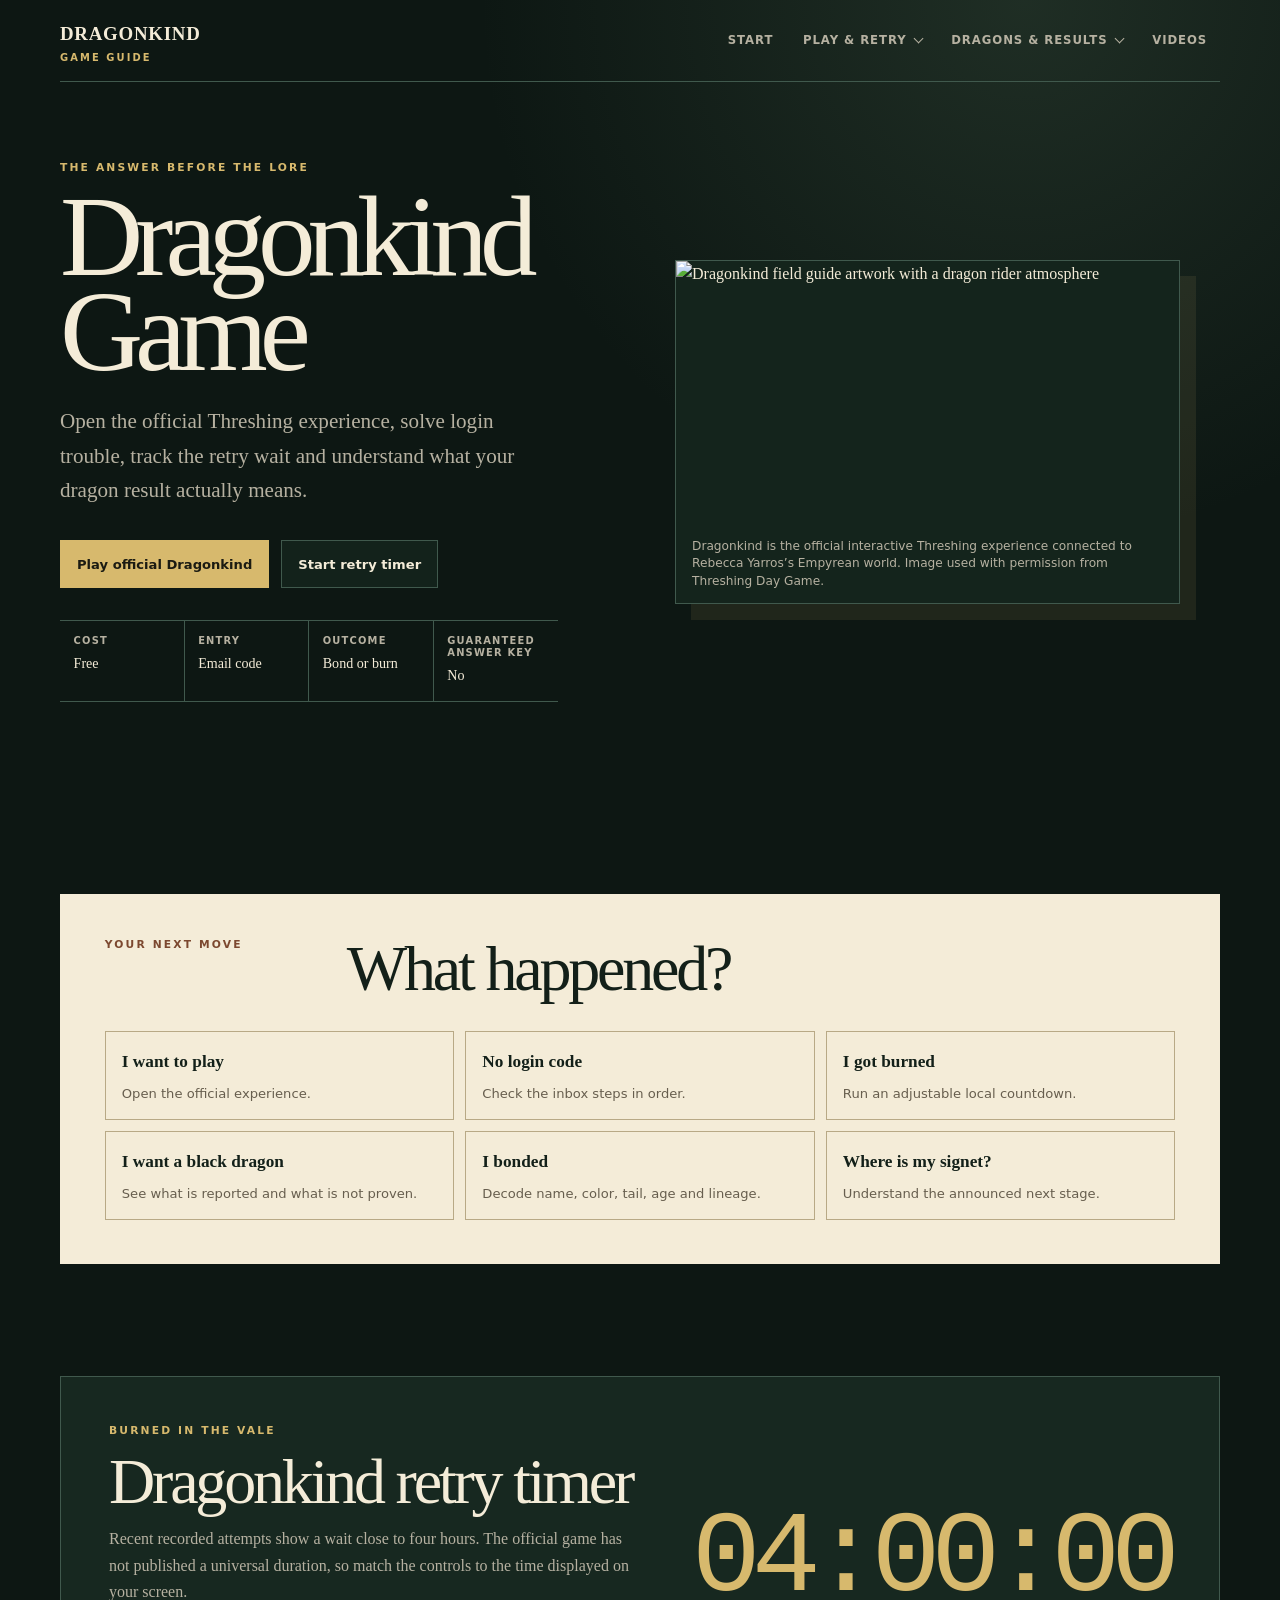
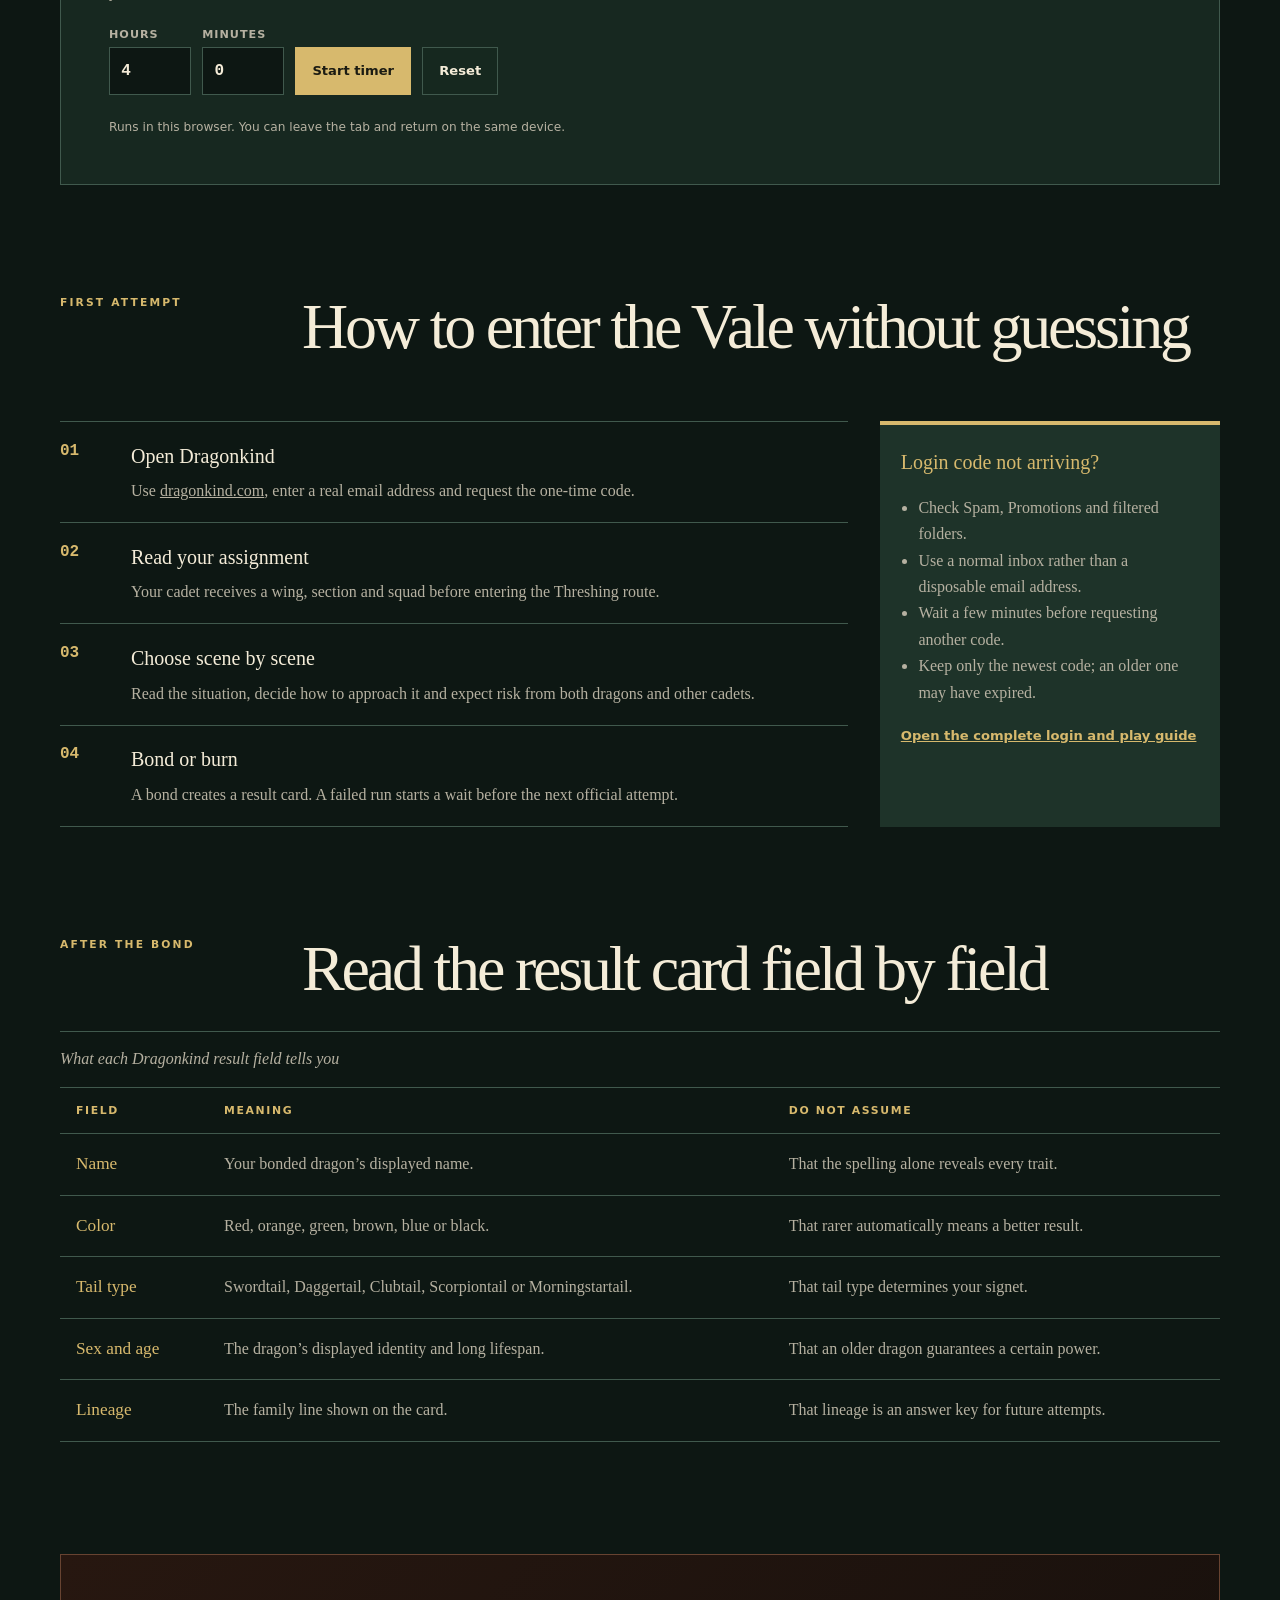
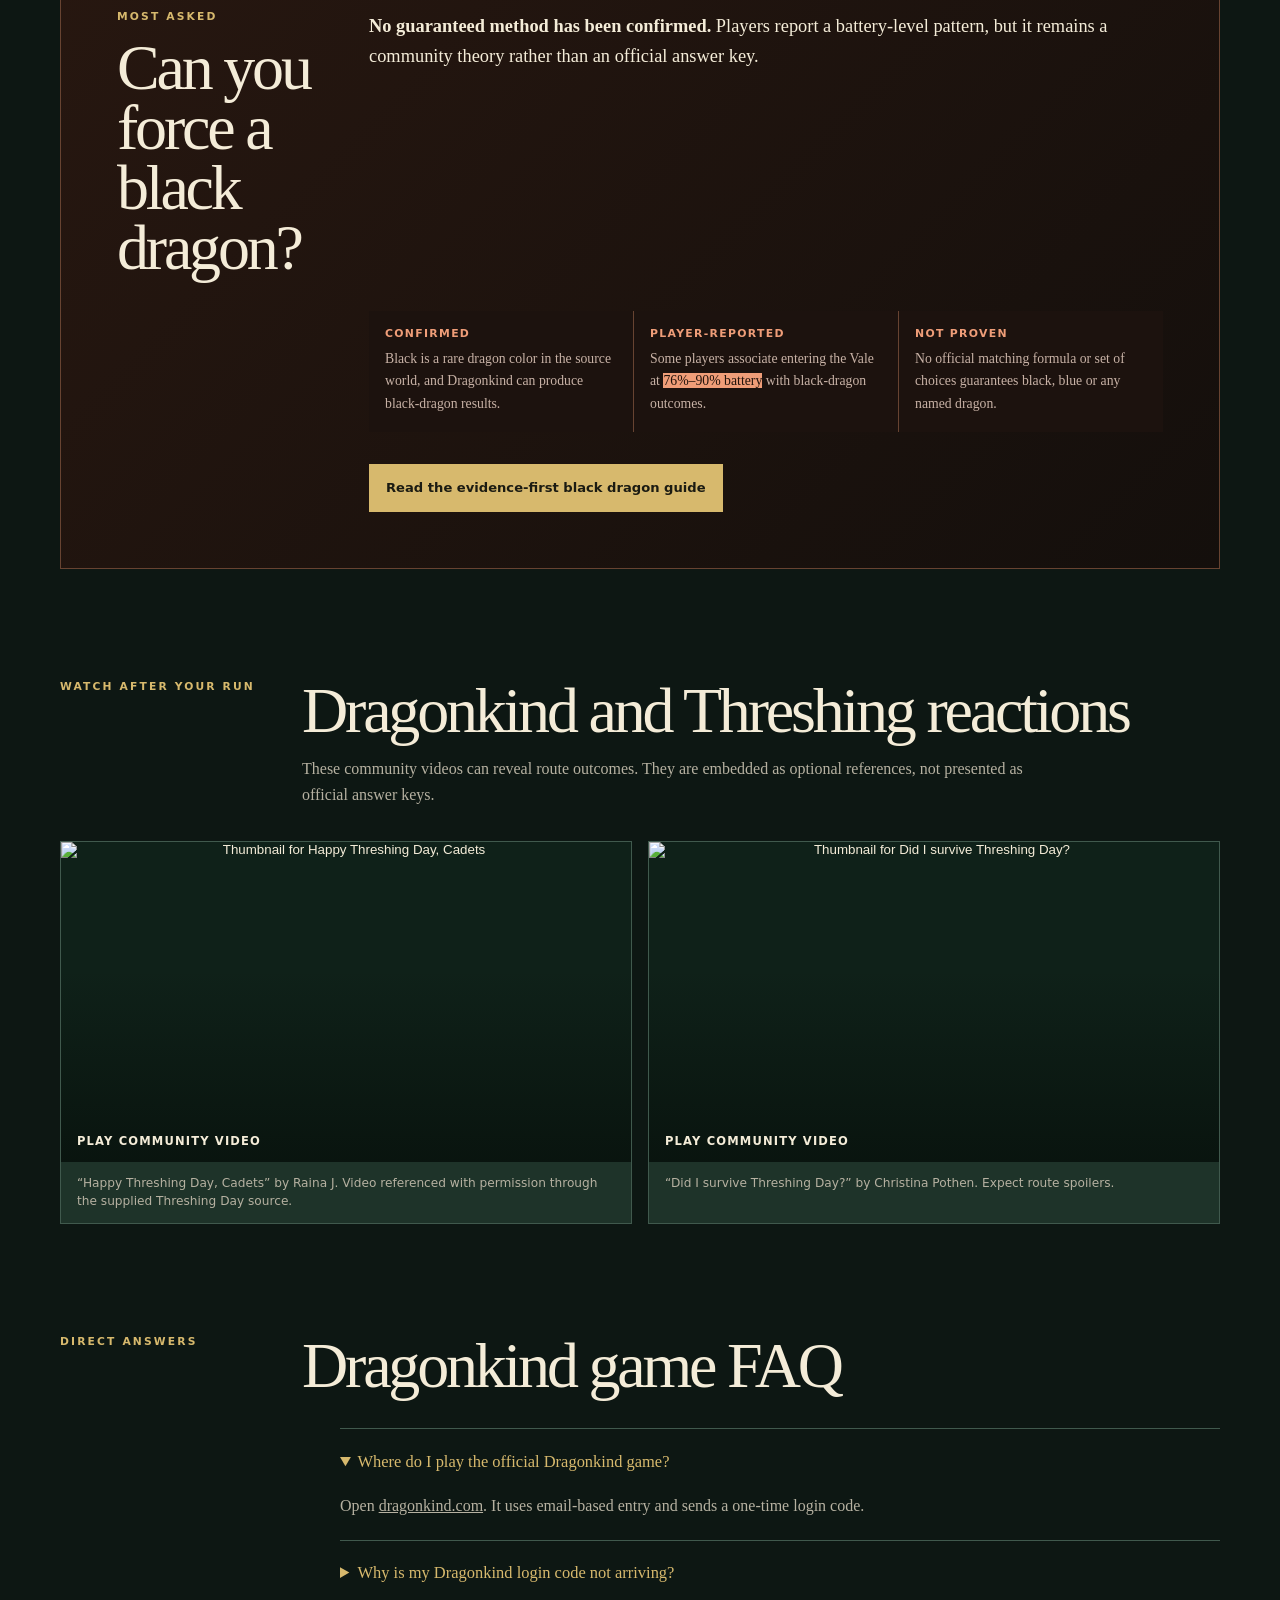
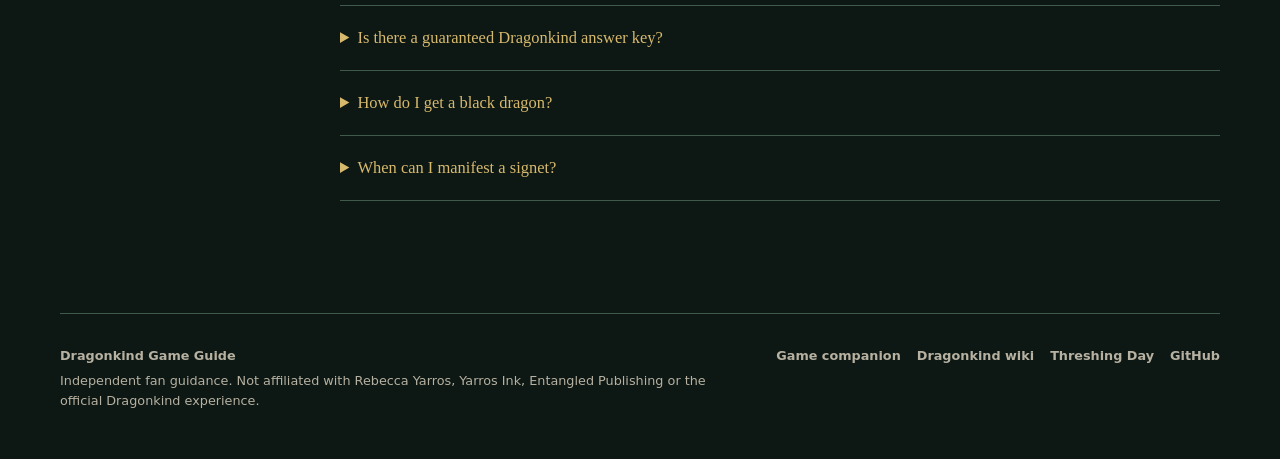
==== commit ab48727e: "fix: show video thumbnails before playback" ====
--- a/index.html
+++ b/index.html
@@ -192,11 +192,11 @@
       <header><p class="chapter">WATCH AFTER YOUR RUN</p><h2 id="videos-title">Dragonkind and Threshing reactions</h2><p>These community videos can reveal route outcomes. They are embedded as optional references, not presented as official answer keys.</p></header>
       <div class="video-grid">
         <figure>
-          <iframe src="https://www.youtube-nocookie.com/embed/zXdS8KOUuwM" title="Happy Threshing Day, Cadets community video" loading="lazy" allow="accelerometer; autoplay; encrypted-media; gyroscope; picture-in-picture" allowfullscreen></iframe>
+          <button class="video-launch" type="button" data-video-id="zXdS8KOUuwM" data-video-title="Happy Threshing Day, Cadets community video"><img src="https://threshingday-game.com/images/threshing-day/zXdS8KOUuwM.jpg" width="480" height="360" alt="Thumbnail for Happy Threshing Day, Cadets" loading="lazy" decoding="async"><span>Play community video</span></button>
           <figcaption>“Happy Threshing Day, Cadets” by Raina J. Video referenced with permission through the supplied Threshing Day source.</figcaption>
         </figure>
         <figure>
-          <iframe src="https://www.youtube-nocookie.com/embed/rOppLqH6pAc" title="Did I survive Threshing Day community video" loading="lazy" allow="accelerometer; autoplay; encrypted-media; gyroscope; picture-in-picture" allowfullscreen></iframe>
+          <button class="video-launch" type="button" data-video-id="rOppLqH6pAc" data-video-title="Did I survive Threshing Day community video"><img src="https://threshingday-game.com/images/threshing-day/rOppLqH6pAc.jpg" width="480" height="360" alt="Thumbnail for Did I survive Threshing Day?" loading="lazy" decoding="async"><span>Play community video</span></button>
           <figcaption>“Did I survive Threshing Day?” by Christina Pothen. Expect route spoilers.</figcaption>
         </figure>
       </div>
--- a/styles.css
+++ b/styles.css
@@ -104,7 +104,11 @@
 .video-notes > header > p:last-child { grid-column: 2; max-width: 740px; margin: .45rem 0 0; color: var(--muted); }
 .video-grid { display: grid; grid-template-columns: repeat(2, minmax(0, 1fr)); gap: 1rem; }
 .video-grid figure { min-width: 0; margin: 0; background: var(--panel); border: 1px solid var(--line); }
-.video-grid iframe { display: block; width: 100%; aspect-ratio: 16 / 9; border: 0; }
+.video-grid iframe, .video-launch { display: block; width: 100%; aspect-ratio: 16 / 9; border: 0; }
+.video-launch { position: relative; padding: 0; color: var(--paper); background: #0f2119; cursor: pointer; overflow: hidden; }
+.video-launch img { height: 100%; object-fit: cover; }
+.video-launch::after { content: ""; position: absolute; inset: 0; background: linear-gradient(transparent 40%, rgba(8,18,13,.86)); }
+.video-launch span { position: absolute; left: 1rem; bottom: .85rem; z-index: 1; font: 850 .72rem/1.2 ui-sans-serif, system-ui, sans-serif; letter-spacing: .1em; text-transform: uppercase; }
 .faq > div { max-width: 880px; margin-left: auto; }
 .faq details { border-top: 1px solid var(--line); }
 .faq details:last-child { border-bottom: 1px solid var(--line); }
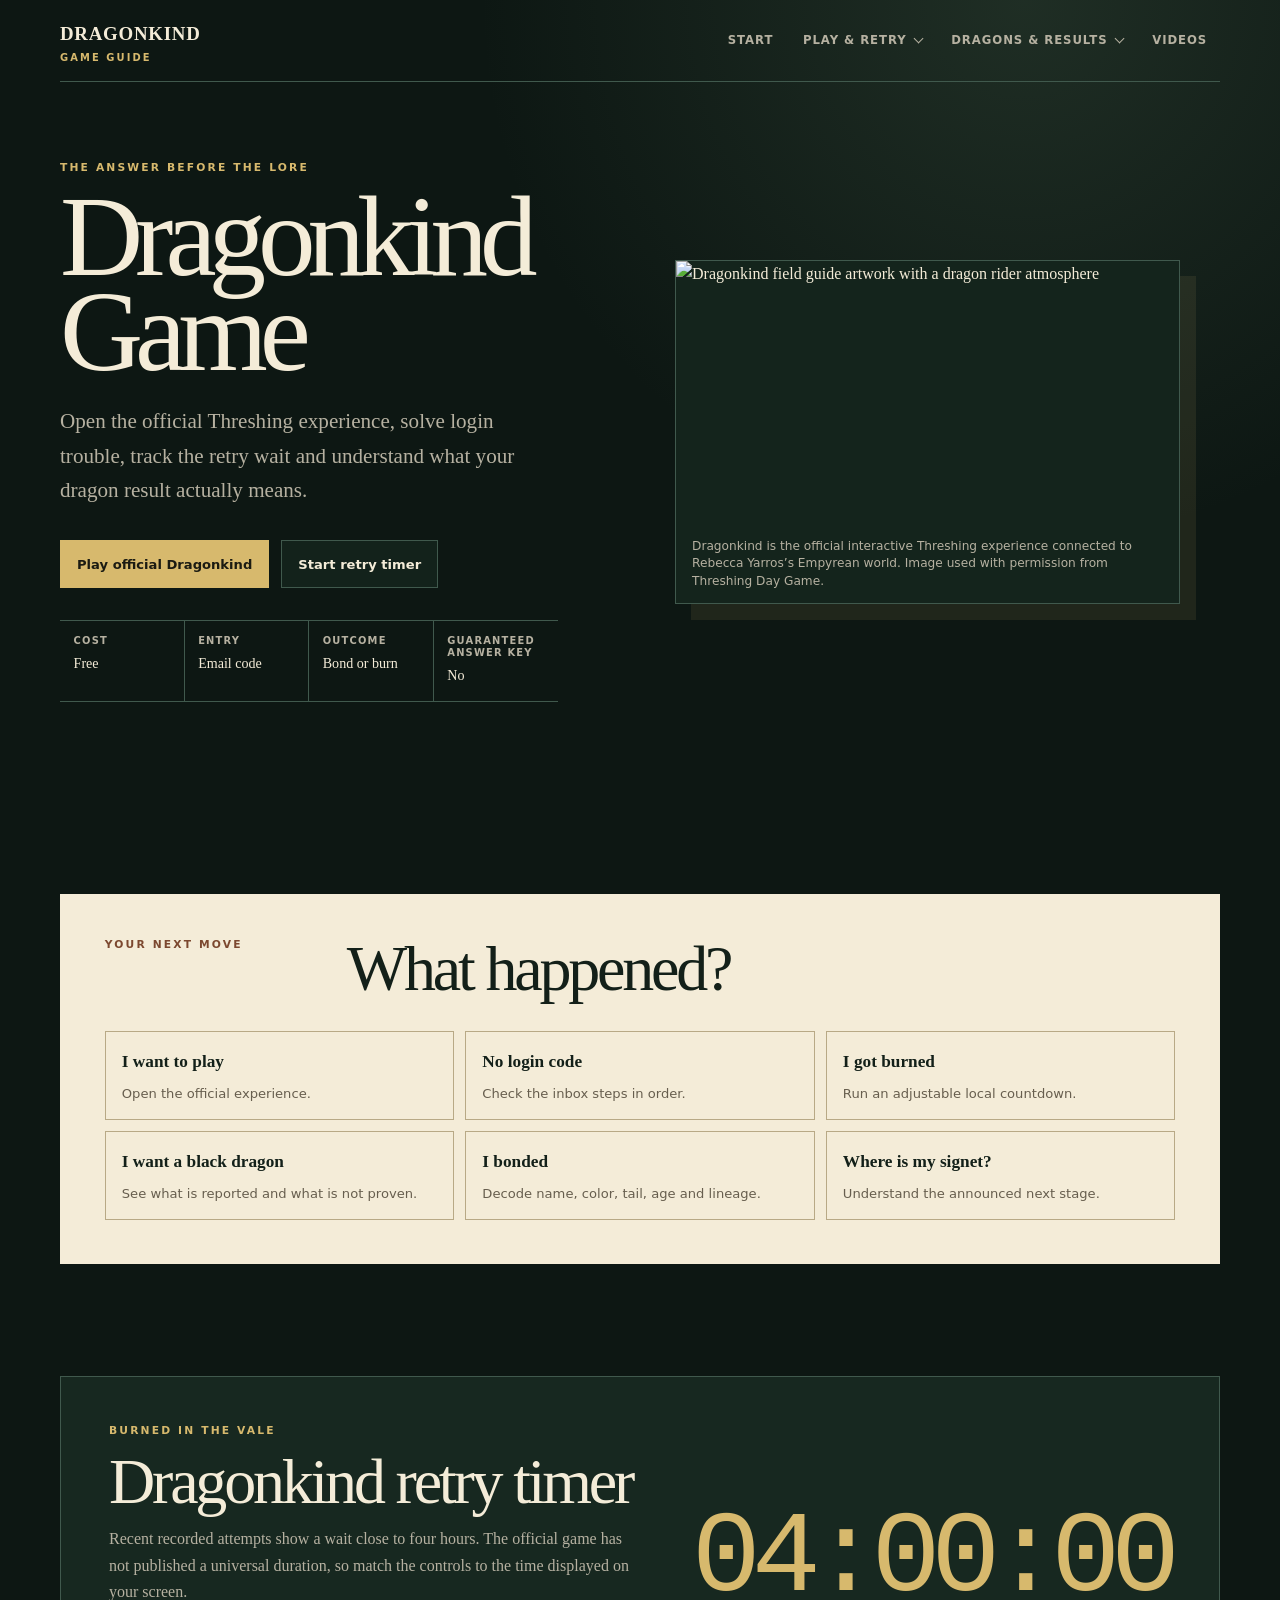
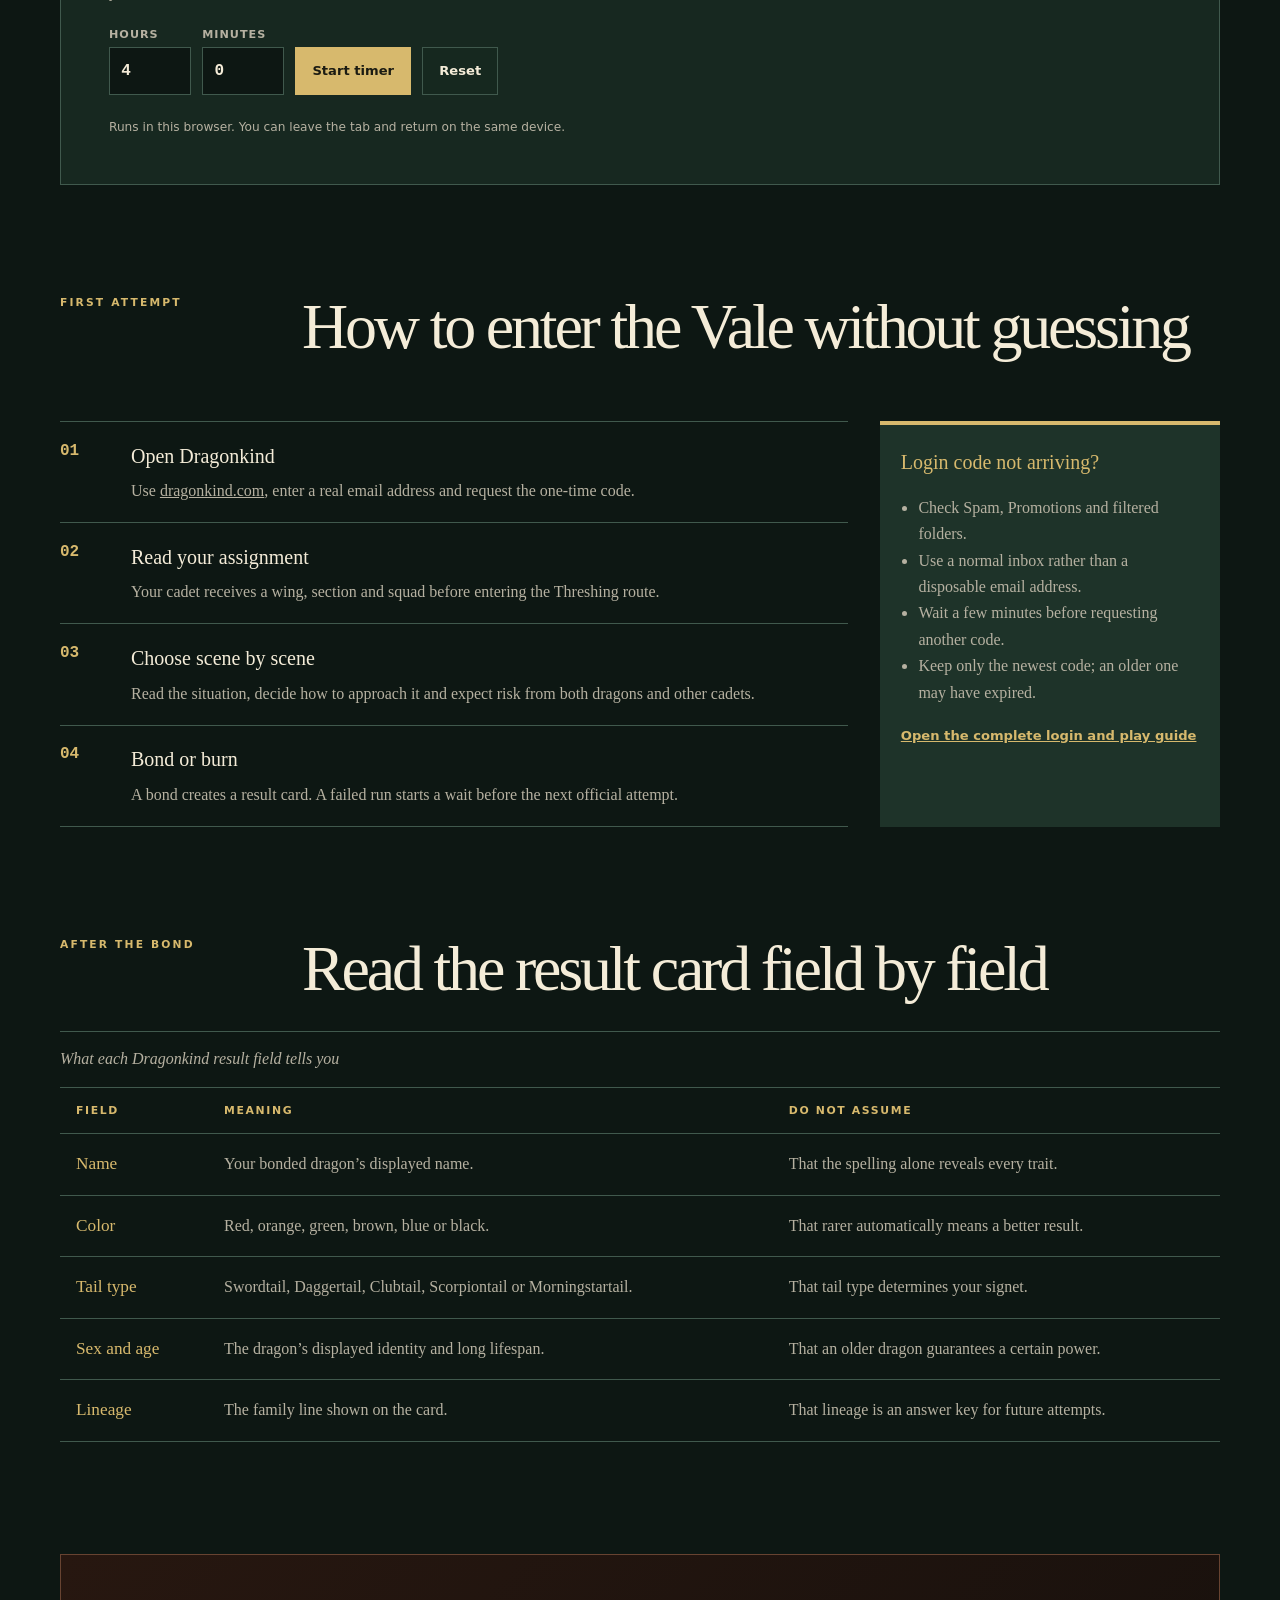
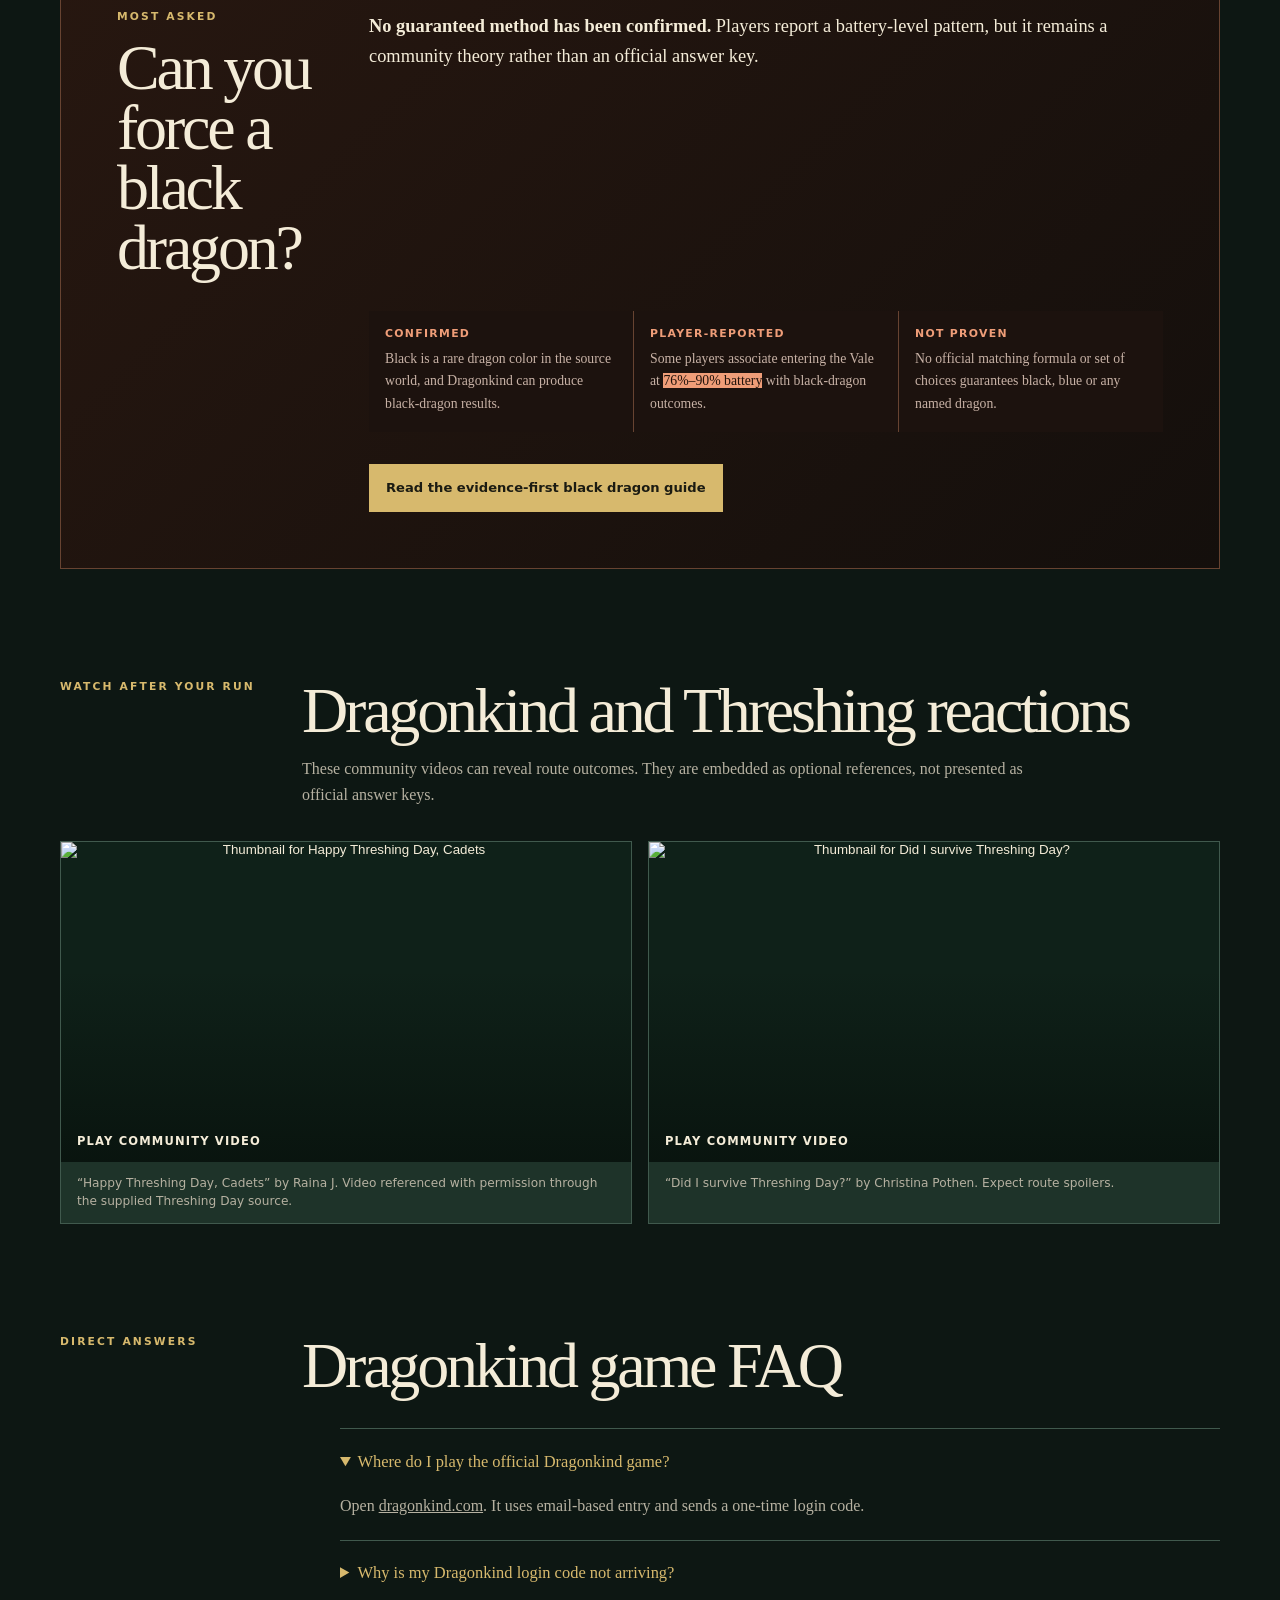
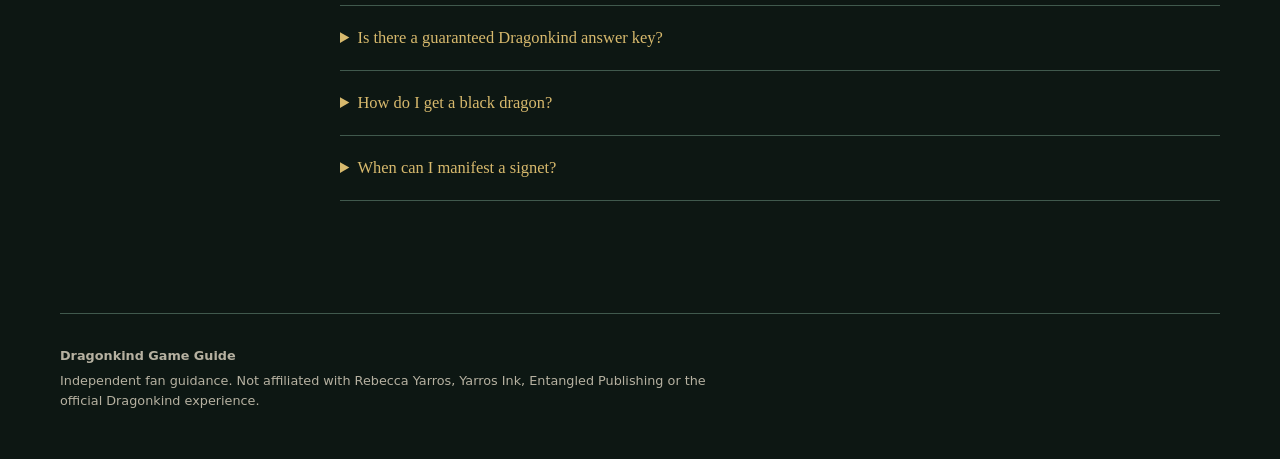
==== commit a2de8b4c: "chore: remove footer navigation links" ====
--- a/index.html
+++ b/index.html
@@ -55,6 +55,7 @@
     ]
   }
   </script>
+  <script defer data-domain="dragonkindgame.github.io" src="https://analytics.pitchblackcardlist.com/js/script.js"></script>
 </head>
 <body>
   <a class="skip-link" href="#main-content">Skip to Dragonkind help</a>
@@ -216,12 +217,6 @@
 
   <footer class="site-footer">
     <div><strong>Dragonkind Game Guide</strong><p>Independent fan guidance. Not affiliated with Rebecca Yarros, Yarros Ink, Entangled Publishing or the official Dragonkind experience.</p></div>
-    <nav aria-label="Sources and related sites">
-      <a href="https://threshingdaygame.com/dragonkind" rel="external noopener">Game companion</a>
-      <a href="https://dragonkind.wiki/" rel="external noopener">Dragonkind wiki</a>
-      <a href="https://threshingday-game.com/" rel="external noopener">Threshing Day</a>
-      <a href="https://github.com/dragonkindgame" rel="external noopener">GitHub</a>
-    </nav>
   </footer>
 </body>
 </html>
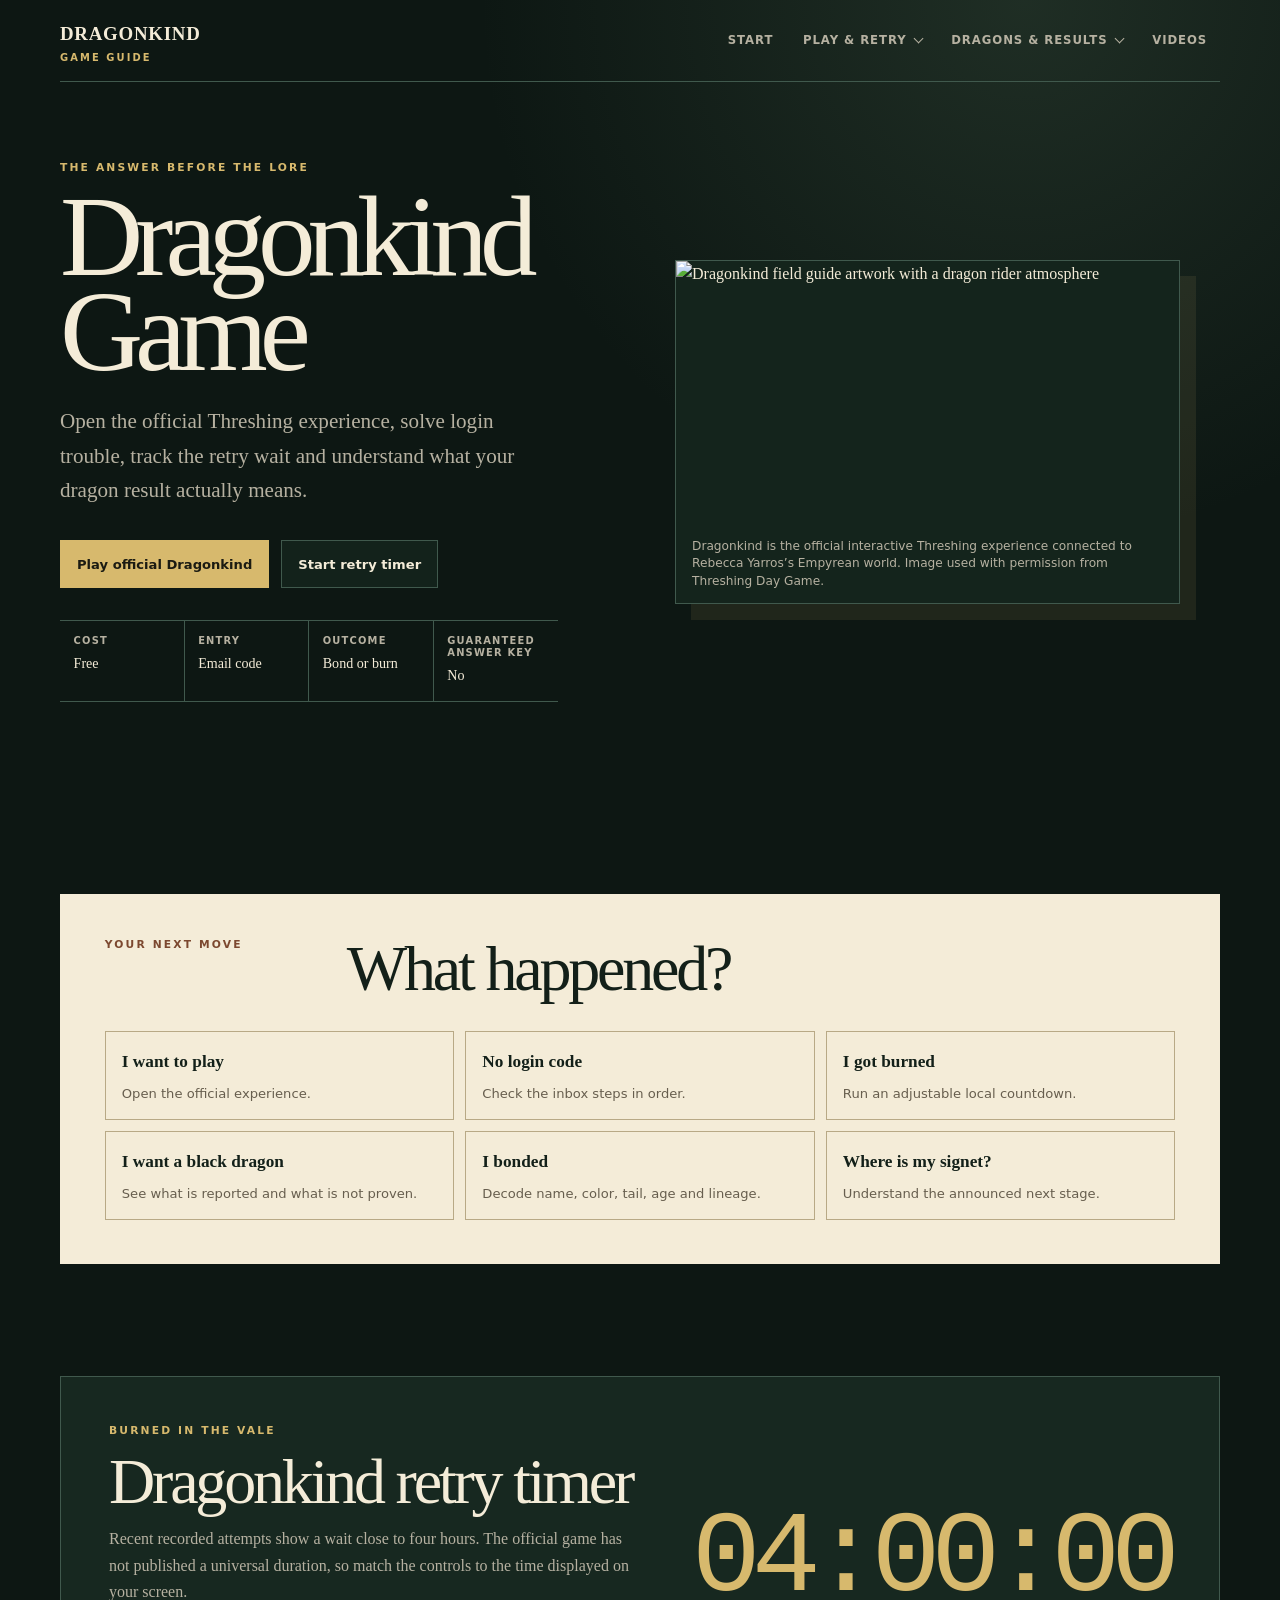
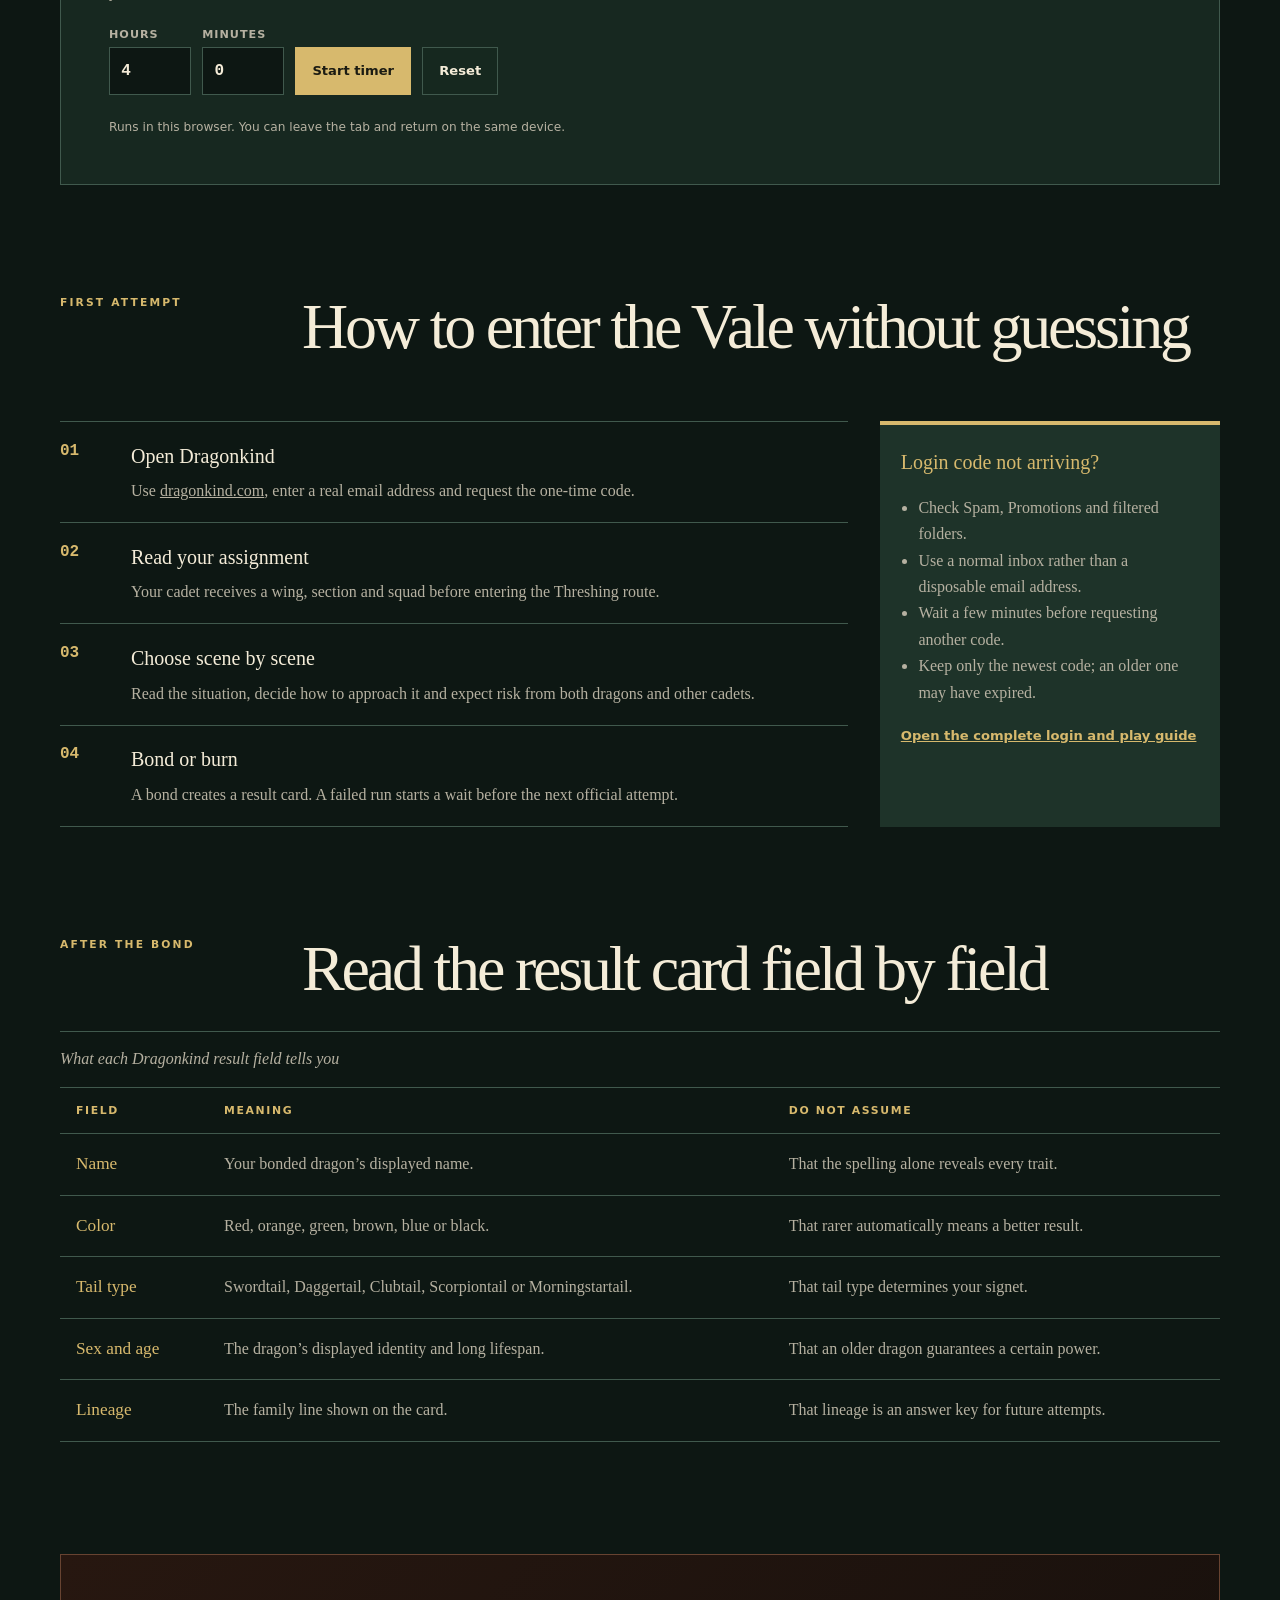
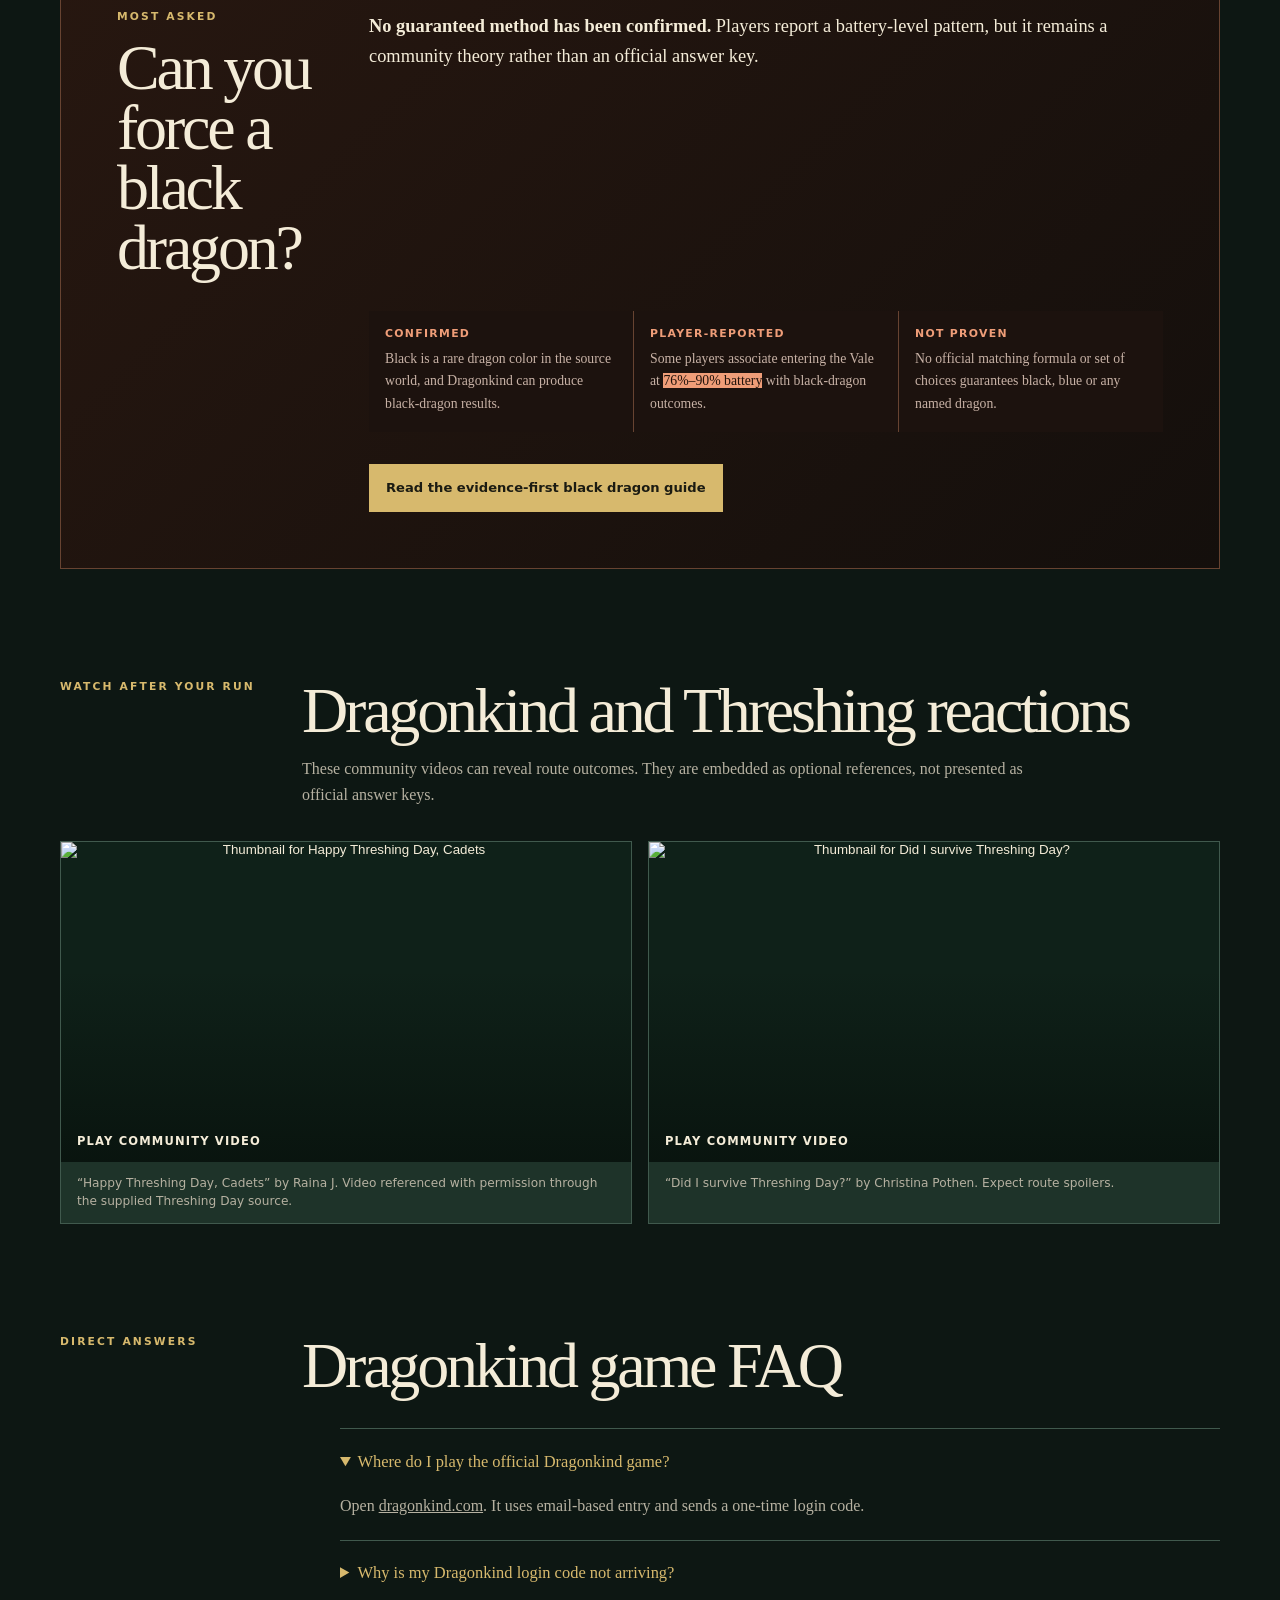
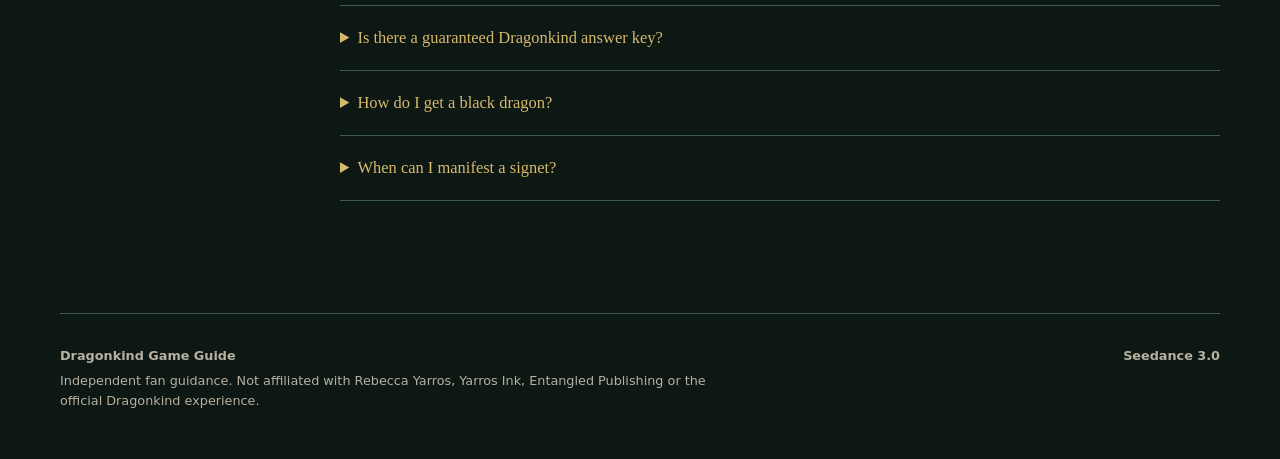
==== commit 2457908a: "Add Seedance link to site footer" ====
--- a/index.html
+++ b/index.html
@@ -217,6 +217,7 @@
 
   <footer class="site-footer">
     <div><strong>Dragonkind Game Guide</strong><p>Independent fan guidance. Not affiliated with Rebecca Yarros, Yarros Ink, Entangled Publishing or the official Dragonkind experience.</p></div>
+    <nav aria-label="Related sites"><a href="https://seedance3.plus/">Seedance 3.0</a></nav>
   </footer>
 </body>
 </html>
